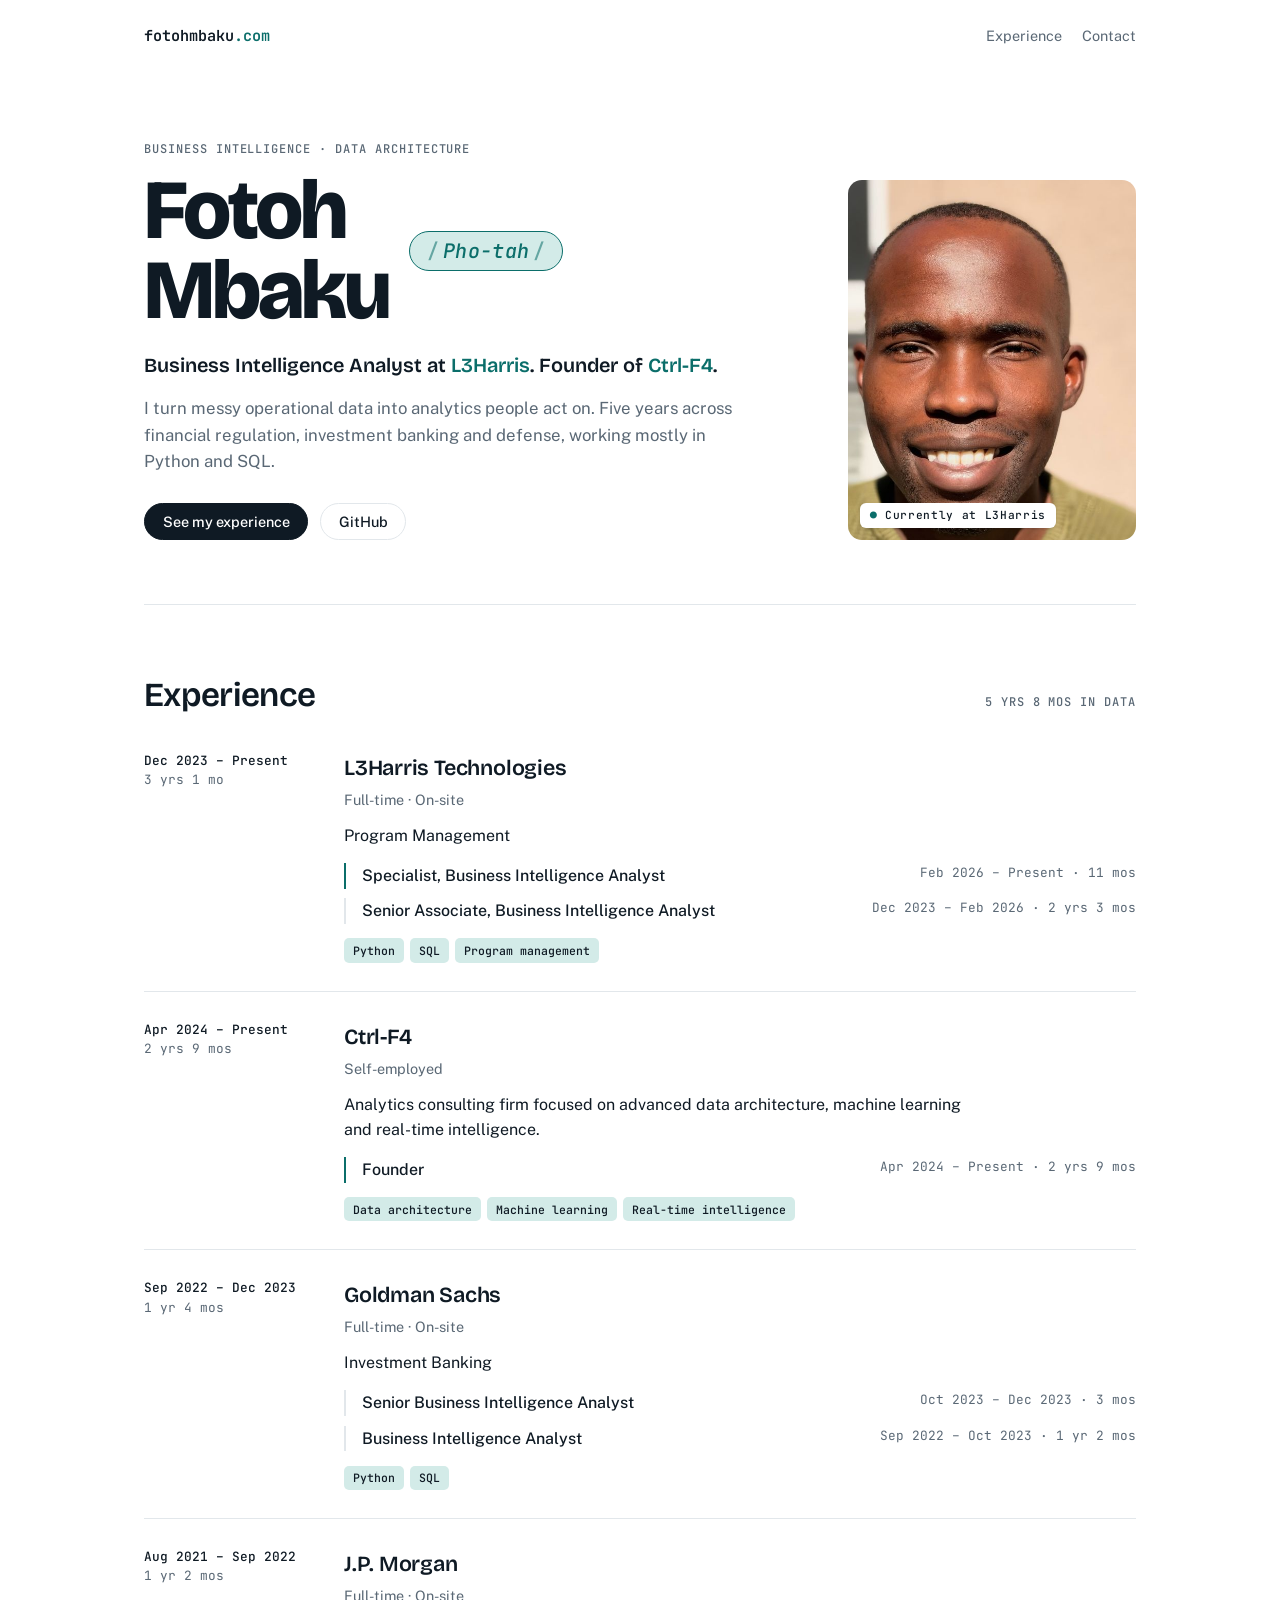
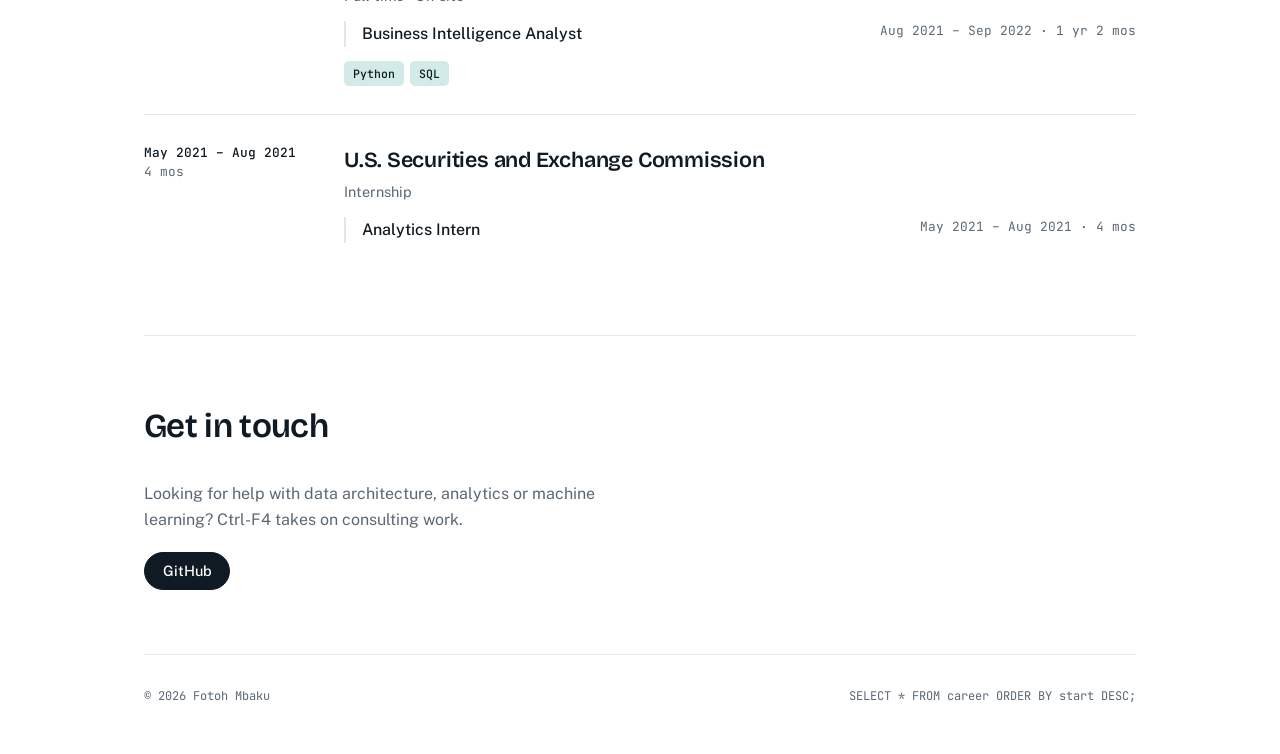
==== index.html @ 421c4b3a "Improve search visibility for name searches Add a descriptive title and meta description, canonical " ====
<!doctype html>
<html lang="en">
<head>
<meta charset="utf-8">
<meta name="viewport" content="width=device-width, initial-scale=1, viewport-fit=cover">
<title>Fotoh Mbaku | Business Intelligence Analyst</title>
<meta name="description" content="Fotoh Mbaku is a business intelligence analyst at L3Harris and the founder of Ctrl-F4, an analytics consulting firm. Previously at Goldman Sachs and J.P. Morgan.">
<link rel="canonical" href="https://fotohmbaku.com/">
<meta name="author" content="Fotoh Mbaku">
<meta property="og:type" content="profile">
<meta property="og:title" content="Fotoh Mbaku">
<meta property="og:description" content="Business intelligence analyst at L3Harris and founder of Ctrl-F4.">
<meta property="og:url" content="https://fotohmbaku.com/">
<meta property="og:image" content="https://fotohmbaku.com/headshot.jpg">
<meta property="profile:first_name" content="Fotoh">
<meta property="profile:last_name" content="Mbaku">
<meta name="twitter:card" content="summary">
<script type="application/ld+json">
{
  "@context": "https://schema.org",
  "@type": "Person",
  "name": "Fotoh Mbaku",
  "givenName": "Fotoh",
  "familyName": "Mbaku",
  "url": "https://fotohmbaku.com/",
  "image": "https://fotohmbaku.com/headshot.jpg",
  "jobTitle": "Business Intelligence Analyst",
  "worksFor": { "@type": "Organization", "name": "L3Harris Technologies" },
  "knowsAbout": ["Business intelligence", "Python", "SQL", "Data architecture", "Machine learning"],
  "sameAs": [
    "https://github.com/fotohmbaku"
  ]
}
</script>
<link rel="preconnect" href="https://fonts.googleapis.com">
<link rel="preconnect" href="https://fonts.gstatic.com" crossorigin>
<link rel="stylesheet" href="https://fonts.googleapis.com/css2?family=Bricolage+Grotesque:opsz,wght@12..96,400;12..96,600;12..96,800&family=Public+Sans:wght@400;500;600&family=JetBrains+Mono:wght@400;500&display=swap">
<style>
/* Layout: a single reading column with the experience list as the centerpiece. */
:root {
  --bg: #ffffff;
  --surface: #ffffff;
  --fg: #0f1a24;
  --muted: #5a6875;
  --line: #e2e7eb;
  --accent: #0b6e6a;
  --accent-soft: #d3ebe8;
  --bar-2: #2c4b66;
  color-scheme: light;
  --font-display: "Bricolage Grotesque", "Avenir Next", "Segoe UI", sans-serif;
  --font-body: "Public Sans", "Helvetica Neue", Arial, sans-serif;
  --font-mono: "JetBrains Mono", ui-monospace, "SF Mono", Menlo, monospace;
}
* { box-sizing: border-box; }
html { scroll-behavior: smooth; }
body { margin: 0; }
img { max-width: 100%; }
body {
  background: var(--bg);
  color: var(--fg);
  font: 400 1rem/1.6 var(--font-body);
  -webkit-font-smoothing: antialiased;
}
.wrap {
  max-width: 64rem;
  margin: 0 auto;
  padding-left: max(16px, env(safe-area-inset-left, 0px));
  padding-right: max(16px, env(safe-area-inset-right, 0px));
}
a { color: var(--accent); text-underline-offset: 3px; }
a:focus-visible, button:focus-visible { outline: 2px solid var(--accent); outline-offset: 3px; border-radius: 4px; }
h1, h2, h3 { font-family: var(--font-display); text-wrap: balance; margin: 0; }
.label {
  font: 500 0.75rem/1 var(--font-mono);
  letter-spacing: 0.08em;
  text-transform: uppercase;
  color: var(--muted);
}

/* Header */
.top { padding-block: 1.5rem; display: flex; justify-content: space-between; align-items: center; gap: 1rem; flex-wrap: wrap; }
.mark { font: 600 0.95rem/1 var(--font-mono); color: var(--fg); text-decoration: none; }
.mark span { color: var(--accent); }
.top nav { display: flex; gap: 1.25rem; flex-wrap: wrap; }
.top nav a { color: var(--muted); text-decoration: none; font-size: 0.9rem; }
.top nav a:hover { color: var(--fg); }

/* Hero */
.hero {
  display: grid;
  grid-template-columns: minmax(0, 1fr) minmax(0, 18rem);
  gap: clamp(2rem, 5vw, 4rem);
  align-items: end;
  padding-block: clamp(2rem, 6vw, 4.5rem) clamp(2.5rem, 6vw, 4rem);
  border-bottom: 1px solid var(--line);
}
.hero h1 {
  font-size: clamp(2.75rem, 8vw, 5.25rem);
  font-weight: 800;
  line-height: 0.95;
  letter-spacing: -0.035em;
}
.hero .name {
  margin-top: 1rem;
  display: inline-grid;
  grid-template-columns: auto auto;
  column-gap: clamp(0.75rem, 2vw, 1.25rem);
  align-items: center;
}
.name h1 { display: contents; }
.name .first { grid-column: 1; grid-row: 1; }
.name .last { grid-column: 1; grid-row: 2; }
.name .say {
  grid-column: 2; grid-row: 1 / span 2; align-self: center;
  font: italic 500 clamp(0.95rem, 2vw, 1.25rem)/1 var(--font-mono);
  letter-spacing: 0.02em; color: var(--accent);
  padding: 0.45em 0.7em; border: 1px solid var(--accent); border-radius: 999px;
  background: var(--accent-soft); white-space: nowrap;
}
.name .slash { opacity: 0.55; font-style: normal; margin-inline: 0.15em; }
.hero .role { margin: 1.25rem 0 0; font: 600 clamp(1.05rem, 2vw, 1.25rem)/1.4 var(--font-display); }
.hero .role em { font-style: normal; color: var(--accent); }
.hero p.lede { max-width: 38rem; color: var(--muted); margin: 1rem 0 0; font-size: 1.05rem; }
.hero .links { display: flex; gap: 0.75rem; flex-wrap: wrap; margin-top: 1.75rem; }
.btn {
  display: inline-flex; align-items: center; gap: 0.5rem;
  padding: 0.65rem 1.1rem; border-radius: 999px;
  font: 500 0.9rem/1 var(--font-body); text-decoration: none;
  border: 1px solid var(--line); color: var(--fg); background: var(--surface);
}
.btn.primary { background: var(--fg); color: var(--bg); border-color: var(--fg); }
.btn:hover { border-color: var(--accent); }
.portrait { position: relative; margin: 0; }
.portrait img {
  display: block; width: 100%; height: auto; max-width: 100%; aspect-ratio: 4 / 5; object-fit: cover;
  border-radius: 14px; filter: saturate(0.92);
}
.portrait figcaption {
  box-shadow: 0 1px 3px rgba(15, 26, 36, 0.15);
  position: absolute; left: 0.75rem; bottom: 0.75rem;
  font: 500 0.7rem/1 var(--font-mono); letter-spacing: 0.06em;
  background: var(--surface); color: var(--fg); padding: 0.45rem 0.6rem; border-radius: 6px;
}
.portrait figcaption b { color: var(--accent); font-weight: 500; }

/* Section shell */
section.block { padding-block: clamp(2.5rem, 6vw, 4rem); border-bottom: 1px solid var(--line); }
.block-head { display: flex; justify-content: space-between; align-items: baseline; gap: 1rem; flex-wrap: wrap; margin-bottom: 1.75rem; }
.block-head h2 { font-size: clamp(1.6rem, 3.5vw, 2.1rem); font-weight: 600; letter-spacing: -0.02em; }

/* Experience list */
.jobs { display: grid; gap: 0; }
.job {
  display: grid; grid-template-columns: 11rem minmax(0, 1fr); gap: 1.5rem;
  padding-block: 1.75rem; border-top: 1px solid var(--line);
}
.job:first-child { border-top: 0; padding-top: 0; }
.job .when { font: 400 0.8rem/1.5 var(--font-mono); color: var(--muted); font-variant-numeric: tabular-nums; }
.job .when b { display: block; color: var(--fg); font-weight: 500; }
.job h3 { font-size: 1.35rem; font-weight: 600; letter-spacing: -0.01em; }
.job .meta { color: var(--muted); font-size: 0.9rem; margin-top: 0.15rem; }
.job p { margin: 0.75rem 0 0; max-width: 40rem; }
.roles { list-style: none; margin: 0.9rem 0 0; padding: 0; display: grid; gap: 0.6rem; }
.roles li { display: flex; justify-content: space-between; gap: 1rem; flex-wrap: wrap; padding-left: 1rem; border-left: 2px solid var(--line); }
.roles li.now { border-left-color: var(--accent); }
.roles .rt { font-weight: 500; }
.roles .rd { font: 400 0.8rem/1.6 var(--font-mono); color: var(--muted); font-variant-numeric: tabular-nums; }
.tags { display: flex; flex-wrap: wrap; gap: 0.4rem; margin-top: 0.9rem; }
.tag { font: 500 0.72rem/1 var(--font-mono); padding: 0.4rem 0.55rem; border-radius: 5px; background: var(--accent-soft); color: var(--fg); }

/* Contact */
.contact p { margin: 0 0 1.25rem; color: var(--muted); max-width: 30rem; }
footer { padding-block: 2rem 3rem; color: var(--muted); font: 400 0.75rem/1.6 var(--font-mono); display: flex; justify-content: space-between; gap: 1rem; flex-wrap: wrap; }

@media (max-width: 720px) {
  .hero { grid-template-columns: 1fr; }
  .portrait { order: -1; max-width: 13rem; }
  .job { grid-template-columns: 1fr; gap: 0.5rem; }
}
</style>

</head>
<body>
<div class="wrap">
  <header class="top">
    <a class="mark" href="#top">fotohmbaku<span>.com</span></a>
    <nav aria-label="Sections">
      <a href="#experience">Experience</a>
      <a href="#contact">Contact</a>
    </nav>
  </header>

  <section class="hero" id="top">
    <div>
      <div class="label">Business intelligence · Data architecture</div>
      <div class="name">
        <h1><span class="first">Fotoh</span> <span class="last">Mbaku</span></h1>
        <span class="say" aria-label="pronounced Pho-tah"><span class="slash">/</span>Pho-tah<span class="slash">/</span></span>
      </div>
      <p class="role">Business Intelligence Analyst at <em>L3Harris</em>. Founder of <em>Ctrl-F4</em>.</p>
      <p class="lede">I turn messy operational data into analytics people act on. Five years across financial regulation, investment banking and defense, working mostly in Python and SQL.</p>
      <div class="links">
        <a class="btn primary" href="#experience">See my experience</a>
        <a class="btn" href="https://github.com/fotohmbaku" target="_blank" rel="noopener">GitHub</a>
      </div>
    </div>
    <figure class="portrait">
      <img src="headshot.jpg" alt="Portrait of Fotoh Mbaku" width="560" height="700">
      <figcaption><b>●</b> Currently at L3Harris</figcaption>
    </figure>
  </section>

  <section class="block" id="experience">
    <div class="block-head">
      <h2>Experience</h2>
      <span class="label" id="total"></span>
    </div>
    <div class="jobs" id="jobs"></div>
  </section>

  <section class="block contact" id="contact">
    <div class="block-head"><h2>Get in touch</h2></div>
    <p>Looking for help with data architecture, analytics or machine learning? Ctrl-F4 takes on consulting work.</p>
    <div class="links" style="display:flex;gap:.75rem;flex-wrap:wrap">
      <a class="btn primary" href="https://github.com/fotohmbaku" target="_blank" rel="noopener">GitHub</a>
    </div>
  </section>

  <footer>
    <span>© <span id="yr">2026</span> Fotoh Mbaku</span>
    <span>SELECT * FROM career ORDER BY start DESC;</span>
  </footer>
</div>

<script>
// Months are "YYYY-MM"; end null means present.
const d = new Date();
const NOW = `${d.getFullYear()}-${String(d.getMonth() + 1).padStart(2, "0")}`;
const jobs = [
  { org: "L3Harris Technologies", type: "Full-time · On-site", desc: "Program Management",
    roles: [
      { title: "Specialist, Business Intelligence Analyst", start: "2026-02", end: null },
      { title: "Senior Associate, Business Intelligence Analyst", start: "2023-12", end: "2026-02" }
    ], tags: ["Python", "SQL", "Program management"] },
  { org: "Ctrl-F4", type: "Self-employed", desc: "Analytics consulting firm focused on advanced data architecture, machine learning and real-time intelligence.",
    roles: [ { title: "Founder", start: "2024-04", end: null } ],
    tags: ["Data architecture", "Machine learning", "Real-time intelligence"] },
  { org: "Goldman Sachs", type: "Full-time · On-site", desc: "Investment Banking",
    roles: [
      { title: "Senior Business Intelligence Analyst", start: "2023-10", end: "2023-12" },
      { title: "Business Intelligence Analyst", start: "2022-09", end: "2023-10" }
    ], tags: ["Python", "SQL"] },
  { org: "J.P. Morgan", type: "Full-time · On-site",
    roles: [ { title: "Business Intelligence Analyst", start: "2021-08", end: "2022-09" } ],
    tags: ["Python", "SQL"] },
  { org: "U.S. Securities and Exchange Commission", type: "Internship",
    roles: [ { title: "Analytics Intern", start: "2021-05", end: "2021-08" } ], tags: [] }
];

const MONTHS = ["Jan","Feb","Mar","Apr","May","Jun","Jul","Aug","Sep","Oct","Nov","Dec"];
const idx = m => { const [y, mo] = m.split("-").map(Number); return y * 12 + (mo - 1); };
const fmt = m => m ? `${MONTHS[idx(m) % 12]} ${Math.floor(idx(m) / 12)}` : "Present";
// LinkedIn-style inclusive month count
const span = (s, e) => {
  const n = idx(e || NOW) - idx(s) + 1;
  const y = Math.floor(n / 12), mo = n % 12;
  return [y && `${y} yr${y > 1 ? "s" : ""}`, mo && `${mo} mo${mo > 1 ? "s" : ""}`].filter(Boolean).join(" ");
};
const esc = s => s.replace(/[&<>"]/g, c => ({ "&": "&amp;", "<": "&lt;", ">": "&gt;", '"': "&quot;" }[c]));

// Experience list
document.getElementById("jobs").innerHTML = jobs.map(j => {
  const first = j.roles[j.roles.length - 1].start, last = j.roles[0].end;
  return `<article class="job">
    <div class="when"><b>${fmt(first)} – ${fmt(last)}</b>${span(first, last)}</div>
    <div>
      <h3>${esc(j.org)}</h3>
      <div class="meta">${esc(j.type)}</div>
      ${j.desc ? `<p>${esc(j.desc)}</p>` : ""}
      <ul class="roles">${j.roles.map(r => `<li${r.end ? "" : ' class="now"'}><span class="rt">${esc(r.title)}</span><span class="rd">${fmt(r.start)} – ${fmt(r.end)} · ${span(r.start, r.end)}</span></li>`).join("")}</ul>
      ${j.tags.length ? `<div class="tags">${j.tags.map(t => `<span class="tag">${esc(t)}</span>`).join("")}</div>` : ""}
    </div>
  </article>`;
}).join("");
document.getElementById("total").textContent = `${span("2021-05", null)} in data`;
</script>
</body>
</html>
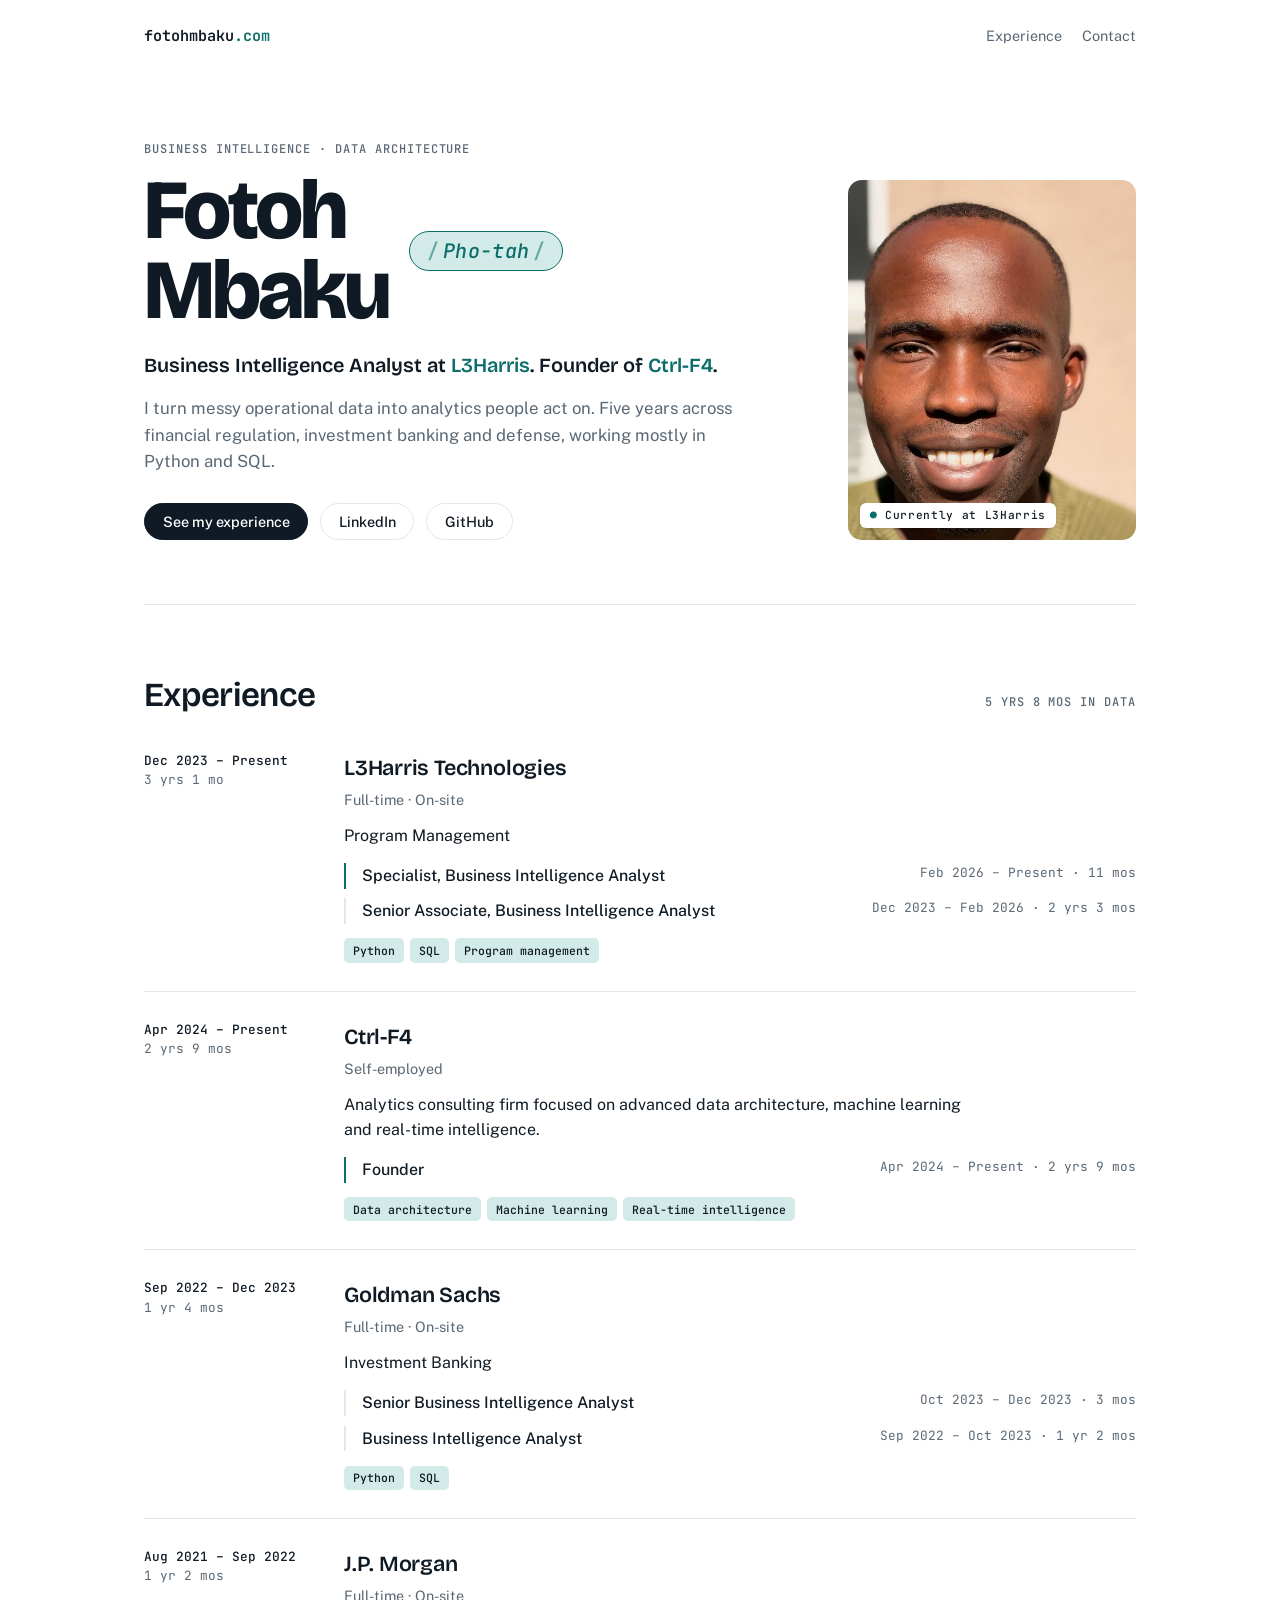
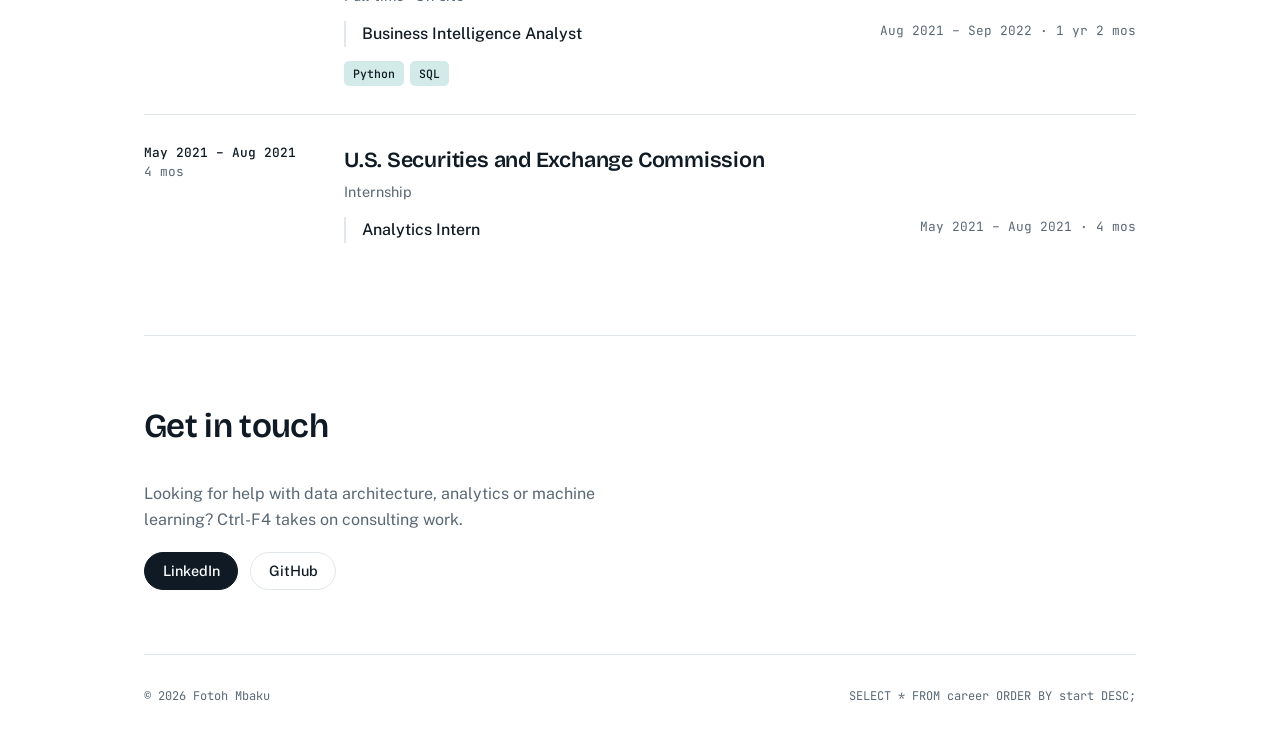
==== commit c83c14b8: "Add LinkedIn profile link Co-Authored-By: Claude Opus 5.5 <noreply@anthropic.com> Claude-Session: ht" ====
--- a/index.html
+++ b/index.html
@@ -28,6 +28,7 @@
   "worksFor": { "@type": "Organization", "name": "L3Harris Technologies" },
   "knowsAbout": ["Business intelligence", "Python", "SQL", "Data architecture", "Machine learning"],
   "sameAs": [
+    "https://www.linkedin.com/in/fotohmbaku/",
     "https://github.com/fotohmbaku"
   ]
 }
@@ -201,6 +202,7 @@
       <p class="lede">I turn messy operational data into analytics people act on. Five years across financial regulation, investment banking and defense, working mostly in Python and SQL.</p>
       <div class="links">
         <a class="btn primary" href="#experience">See my experience</a>
+        <a class="btn" href="https://www.linkedin.com/in/fotohmbaku/" target="_blank" rel="noopener">LinkedIn</a>
         <a class="btn" href="https://github.com/fotohmbaku" target="_blank" rel="noopener">GitHub</a>
       </div>
     </div>
@@ -222,7 +224,8 @@
     <div class="block-head"><h2>Get in touch</h2></div>
     <p>Looking for help with data architecture, analytics or machine learning? Ctrl-F4 takes on consulting work.</p>
     <div class="links" style="display:flex;gap:.75rem;flex-wrap:wrap">
-      <a class="btn primary" href="https://github.com/fotohmbaku" target="_blank" rel="noopener">GitHub</a>
+      <a class="btn primary" href="https://www.linkedin.com/in/fotohmbaku/" target="_blank" rel="noopener">LinkedIn</a>
+      <a class="btn" href="https://github.com/fotohmbaku" target="_blank" rel="noopener">GitHub</a>
     </div>
   </section>
 
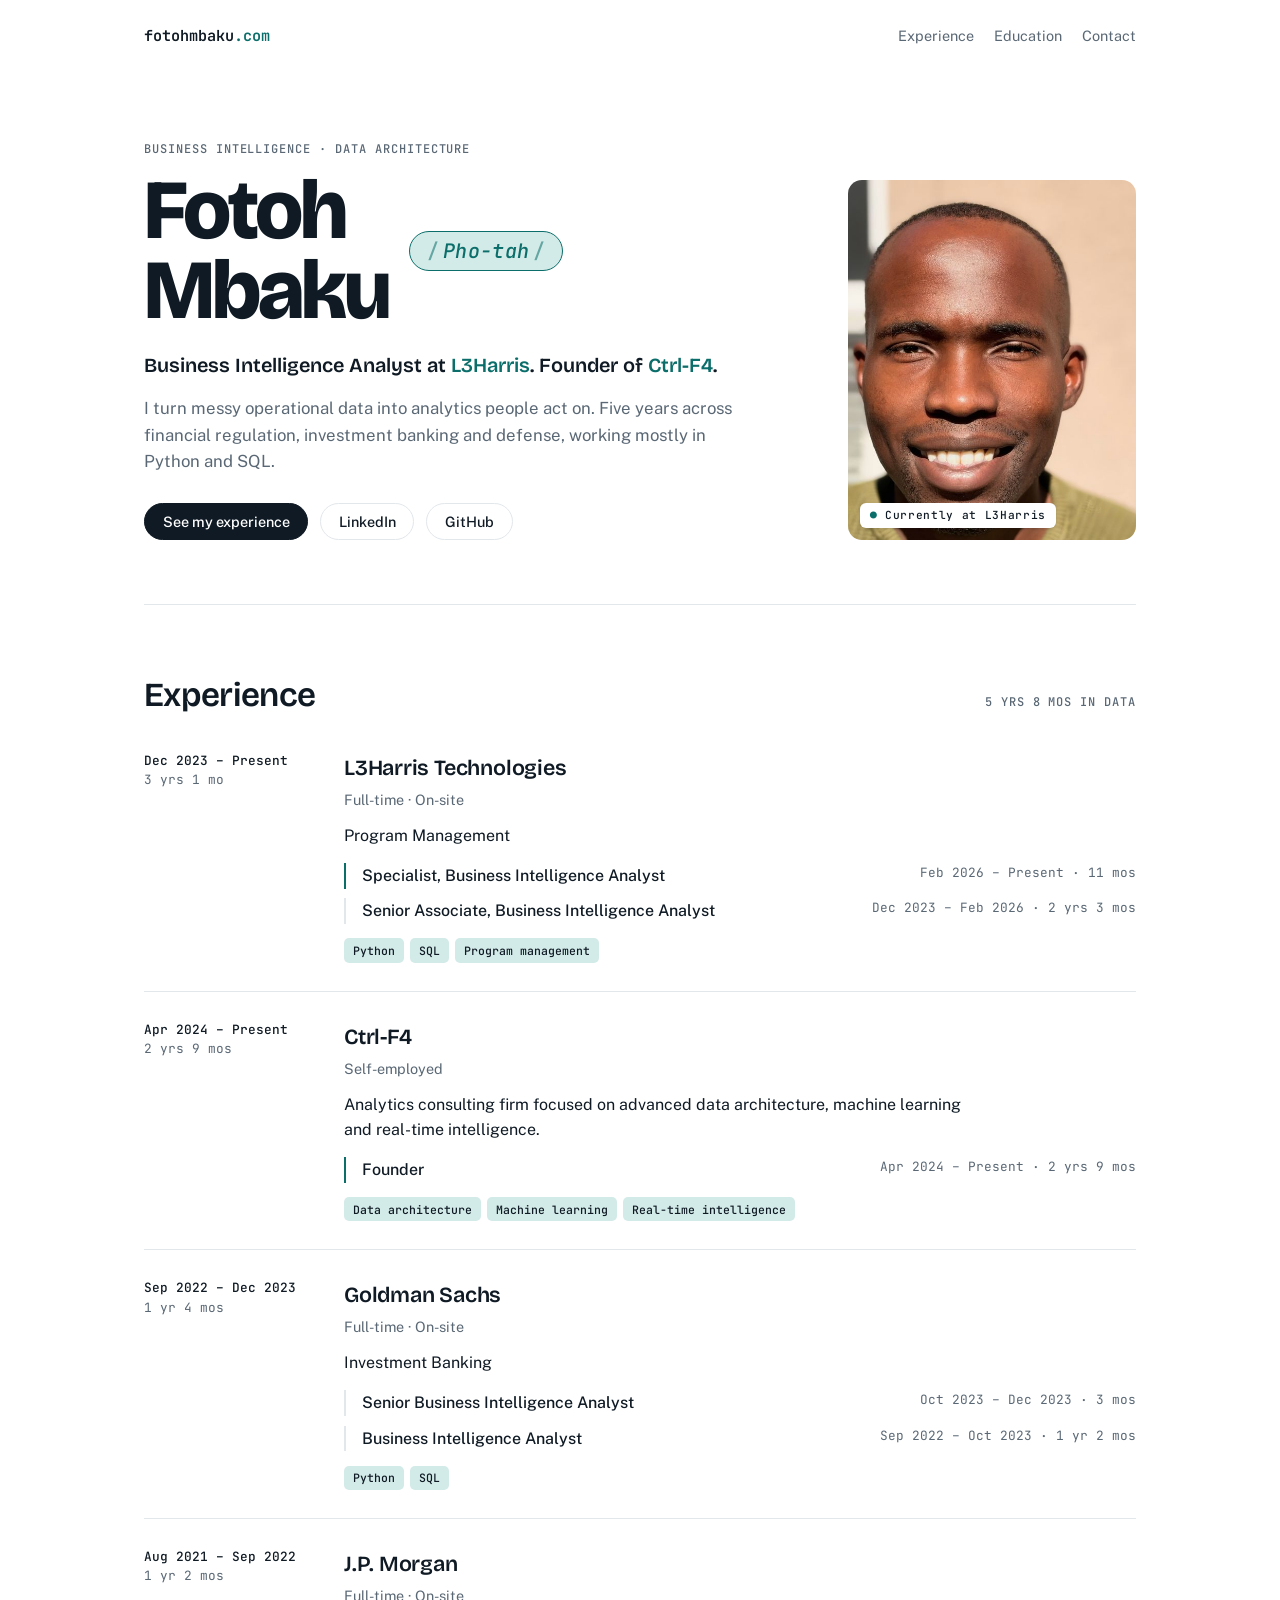
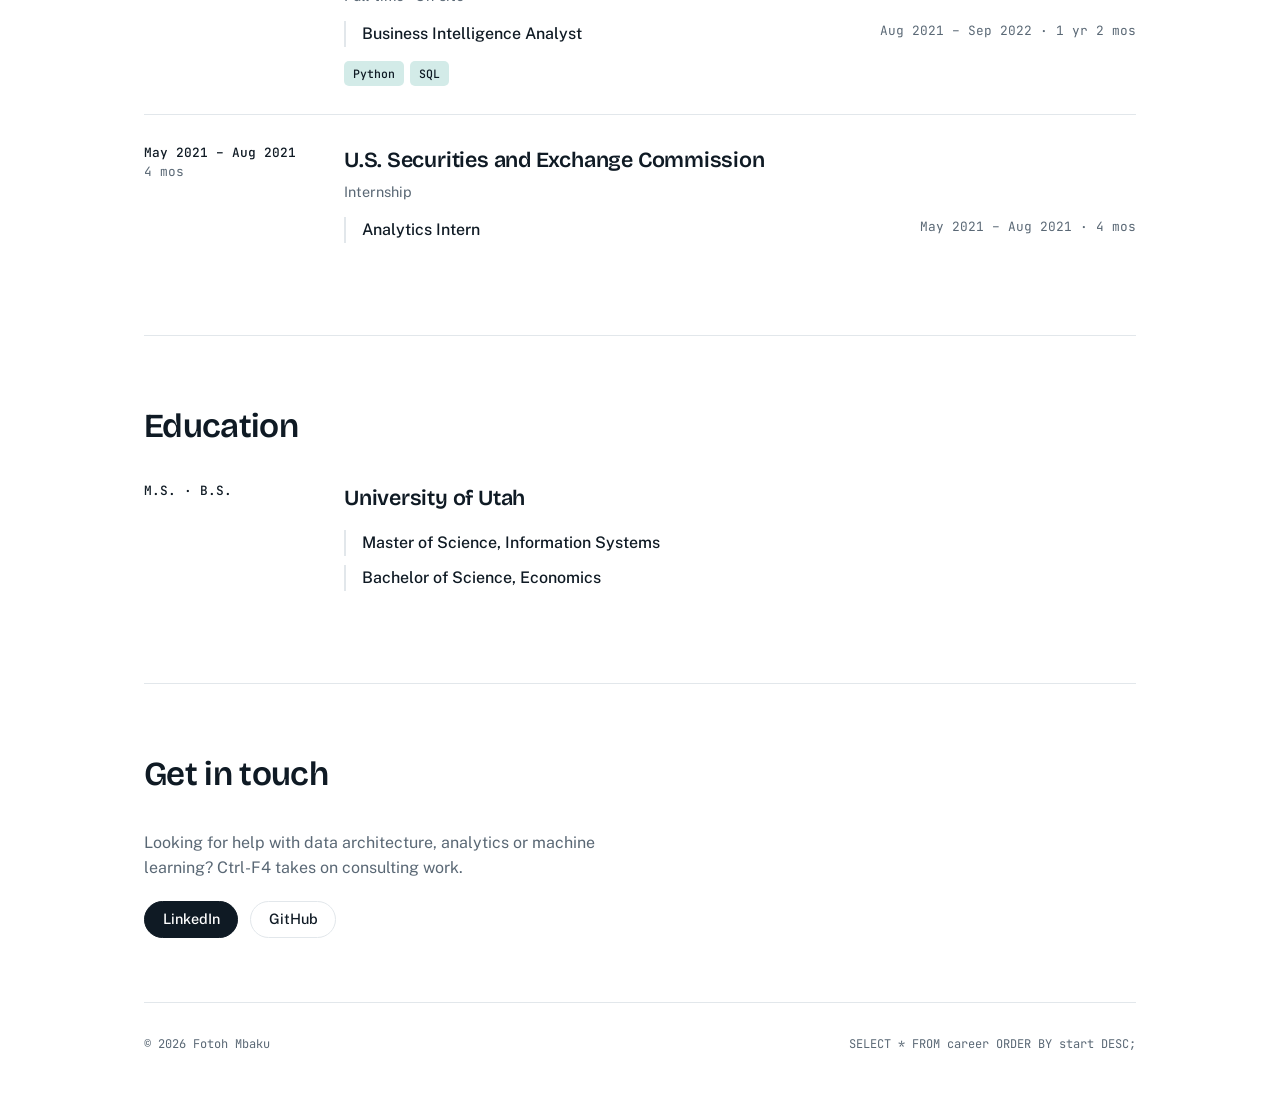
==== commit 75646cda: "Add education section University of Utah: M.S. Information Systems and B.S. Economics. Also add alum" ====
--- a/index.html
+++ b/index.html
@@ -26,6 +26,7 @@
   "image": "https://fotohmbaku.com/headshot.jpg",
   "jobTitle": "Business Intelligence Analyst",
   "worksFor": { "@type": "Organization", "name": "L3Harris Technologies" },
+  "alumniOf": { "@type": "CollegeOrUniversity", "name": "University of Utah" },
   "knowsAbout": ["Business intelligence", "Python", "SQL", "Data architecture", "Machine learning"],
   "sameAs": [
     "https://www.linkedin.com/in/fotohmbaku/",
@@ -187,6 +188,7 @@
     <a class="mark" href="#top">fotohmbaku<span>.com</span></a>
     <nav aria-label="Sections">
       <a href="#experience">Experience</a>
+      <a href="#education">Education</a>
       <a href="#contact">Contact</a>
     </nav>
   </header>
@@ -218,6 +220,24 @@
       <span class="label" id="total"></span>
     </div>
     <div class="jobs" id="jobs"></div>
+  </section>
+
+  <section class="block" id="education">
+    <div class="block-head">
+      <h2>Education</h2>
+    </div>
+    <div class="jobs">
+      <article class="job">
+        <div class="when"><b>M.S. · B.S.</b></div>
+        <div>
+          <h3>University of Utah</h3>
+          <ul class="roles">
+            <li><span class="rt">Master of Science, Information Systems</span></li>
+            <li><span class="rt">Bachelor of Science, Economics</span></li>
+          </ul>
+        </div>
+      </article>
+    </div>
   </section>
 
   <section class="block contact" id="contact">
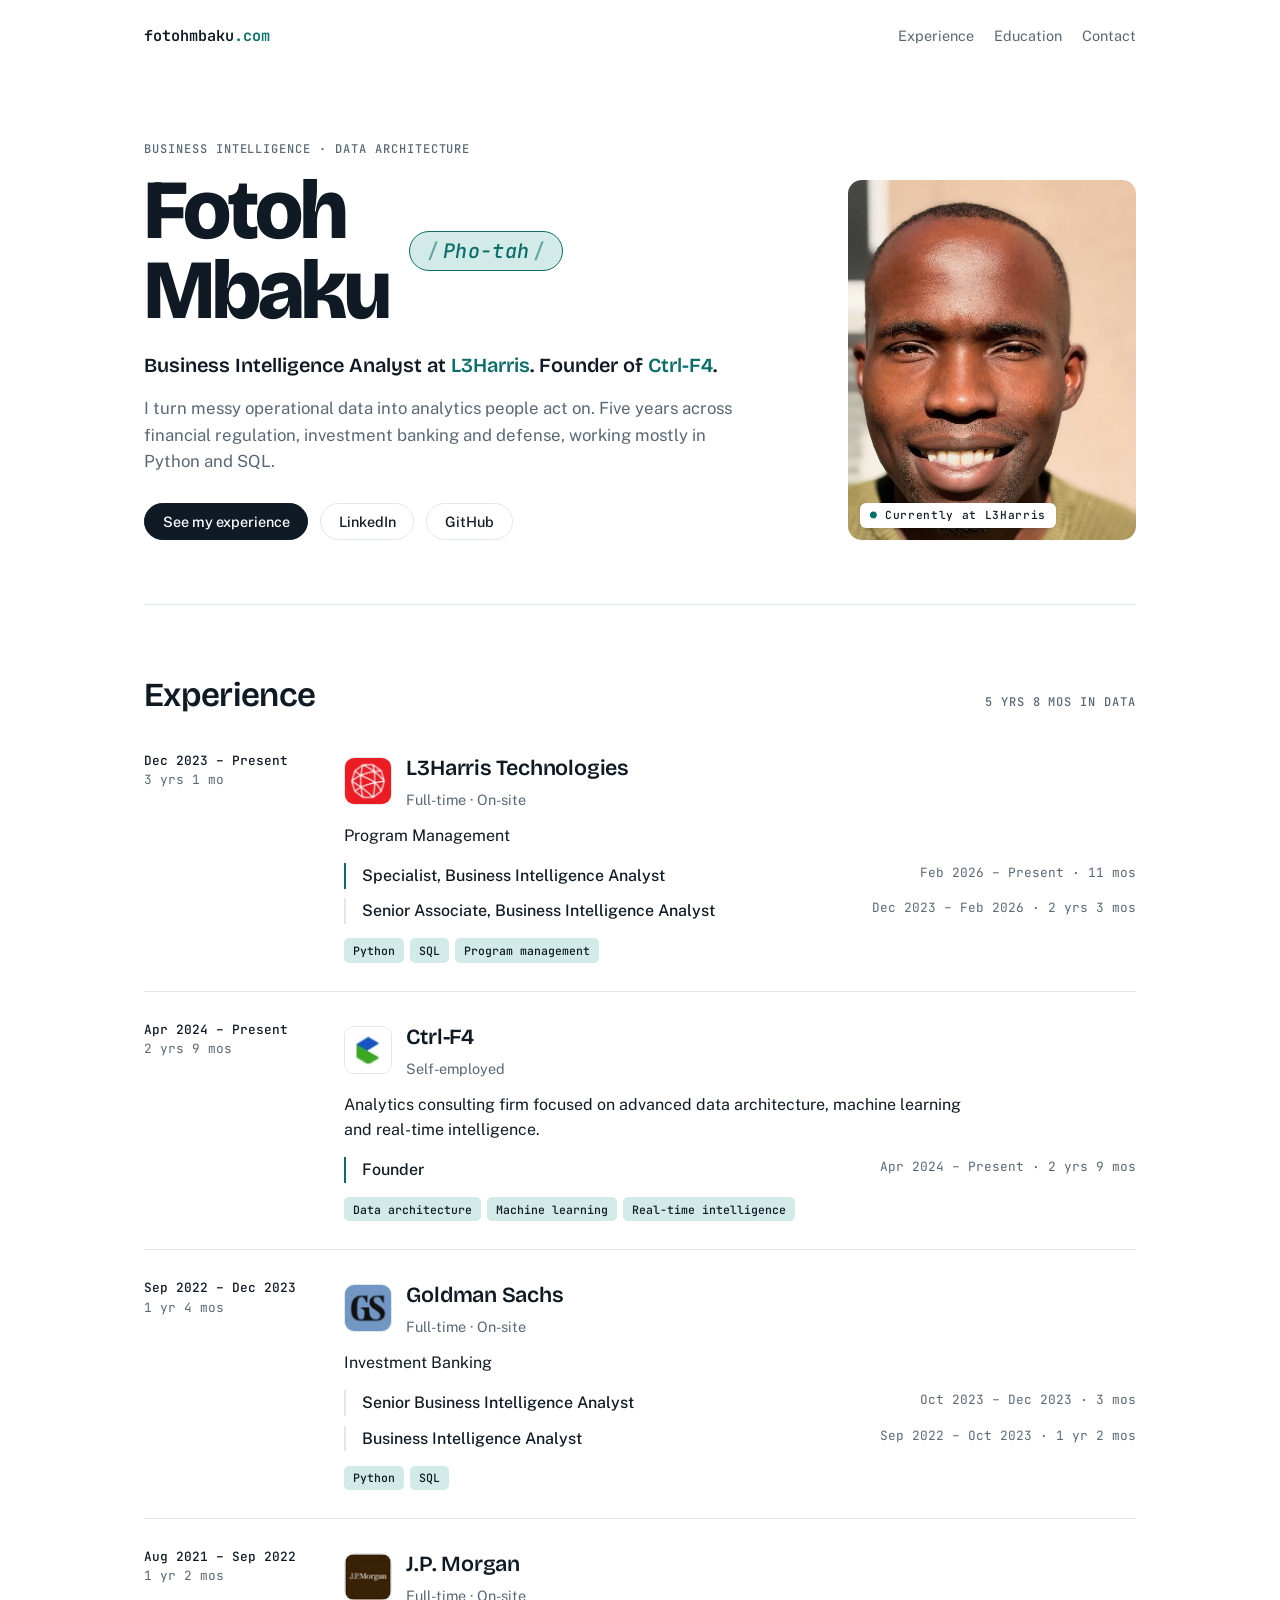
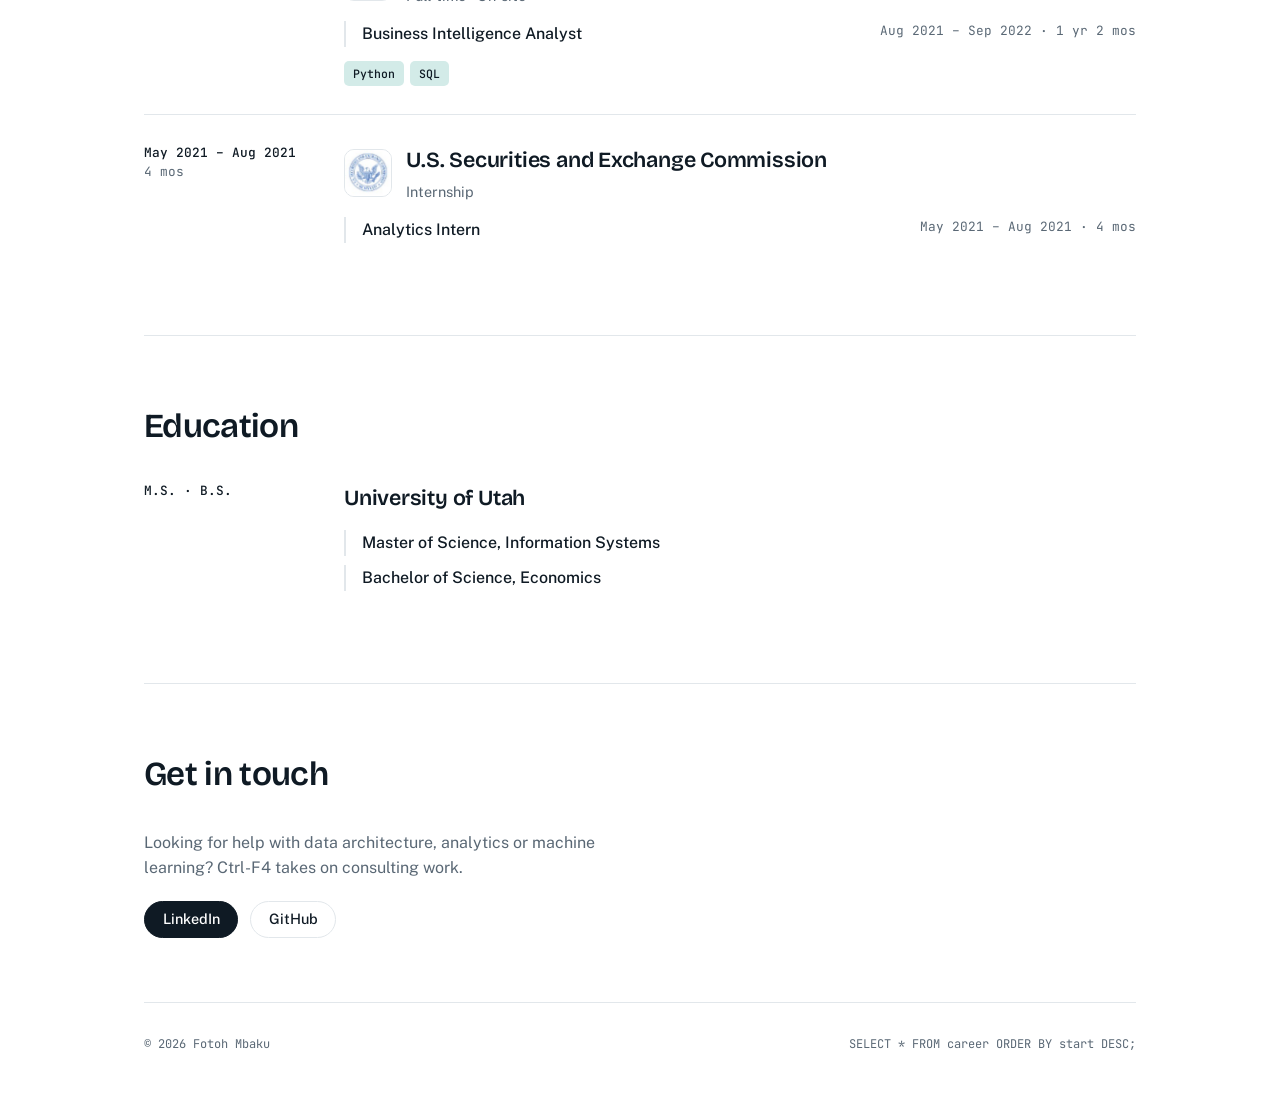
==== commit c8f67dd8: "Add company logos to experience entries Logos for L3Harris, Ctrl-F4, Goldman Sachs, J.P. Morgan and " ====
--- a/index.html
+++ b/index.html
@@ -161,6 +161,12 @@
 .job .when b { display: block; color: var(--fg); font-weight: 500; }
 .job h3 { font-size: 1.35rem; font-weight: 600; letter-spacing: -0.01em; }
 .job .meta { color: var(--muted); font-size: 0.9rem; margin-top: 0.15rem; }
+.org { display: flex; align-items: center; gap: 0.9rem; }
+.org > div { min-width: 0; }
+.logo {
+  flex: none; width: 48px; height: 48px; border-radius: 10px;
+  border: 1px solid var(--line); background: var(--surface); object-fit: cover;
+}
 .job p { margin: 0.75rem 0 0; max-width: 40rem; }
 .roles { list-style: none; margin: 0.9rem 0 0; padding: 0; display: grid; gap: 0.6rem; }
 .roles li { display: flex; justify-content: space-between; gap: 1rem; flex-wrap: wrap; padding-left: 1rem; border-left: 2px solid var(--line); }
@@ -260,23 +266,23 @@
 const d = new Date();
 const NOW = `${d.getFullYear()}-${String(d.getMonth() + 1).padStart(2, "0")}`;
 const jobs = [
-  { org: "L3Harris Technologies", type: "Full-time · On-site", desc: "Program Management",
+  { org: "L3Harris Technologies", logo: "logos/l3harris.png", type: "Full-time · On-site", desc: "Program Management",
     roles: [
       { title: "Specialist, Business Intelligence Analyst", start: "2026-02", end: null },
       { title: "Senior Associate, Business Intelligence Analyst", start: "2023-12", end: "2026-02" }
     ], tags: ["Python", "SQL", "Program management"] },
-  { org: "Ctrl-F4", type: "Self-employed", desc: "Analytics consulting firm focused on advanced data architecture, machine learning and real-time intelligence.",
+  { org: "Ctrl-F4", logo: "logos/ctrlf4.png", type: "Self-employed", desc: "Analytics consulting firm focused on advanced data architecture, machine learning and real-time intelligence.",
     roles: [ { title: "Founder", start: "2024-04", end: null } ],
     tags: ["Data architecture", "Machine learning", "Real-time intelligence"] },
-  { org: "Goldman Sachs", type: "Full-time · On-site", desc: "Investment Banking",
+  { org: "Goldman Sachs", logo: "logos/goldman.png", type: "Full-time · On-site", desc: "Investment Banking",
     roles: [
       { title: "Senior Business Intelligence Analyst", start: "2023-10", end: "2023-12" },
       { title: "Business Intelligence Analyst", start: "2022-09", end: "2023-10" }
     ], tags: ["Python", "SQL"] },
-  { org: "J.P. Morgan", type: "Full-time · On-site",
+  { org: "J.P. Morgan", logo: "logos/jpmorgan.png", type: "Full-time · On-site",
     roles: [ { title: "Business Intelligence Analyst", start: "2021-08", end: "2022-09" } ],
     tags: ["Python", "SQL"] },
-  { org: "U.S. Securities and Exchange Commission", type: "Internship",
+  { org: "U.S. Securities and Exchange Commission", logo: "logos/sec.png", type: "Internship",
     roles: [ { title: "Analytics Intern", start: "2021-05", end: "2021-08" } ], tags: [] }
 ];
 
@@ -297,8 +303,10 @@
   return `<article class="job">
     <div class="when"><b>${fmt(first)} – ${fmt(last)}</b>${span(first, last)}</div>
     <div>
-      <h3>${esc(j.org)}</h3>
-      <div class="meta">${esc(j.type)}</div>
+      <div class="org">
+        <img class="logo" src="${j.logo}" alt="${esc(j.org)} logo" width="48" height="48" loading="lazy">
+        <div><h3>${esc(j.org)}</h3><div class="meta">${esc(j.type)}</div></div>
+      </div>
       ${j.desc ? `<p>${esc(j.desc)}</p>` : ""}
       <ul class="roles">${j.roles.map(r => `<li${r.end ? "" : ' class="now"'}><span class="rt">${esc(r.title)}</span><span class="rd">${fmt(r.start)} – ${fmt(r.end)} · ${span(r.start, r.end)}</span></li>`).join("")}</ul>
       ${j.tags.length ? `<div class="tags">${j.tags.map(t => `<span class="tag">${esc(t)}</span>`).join("")}</div>` : ""}
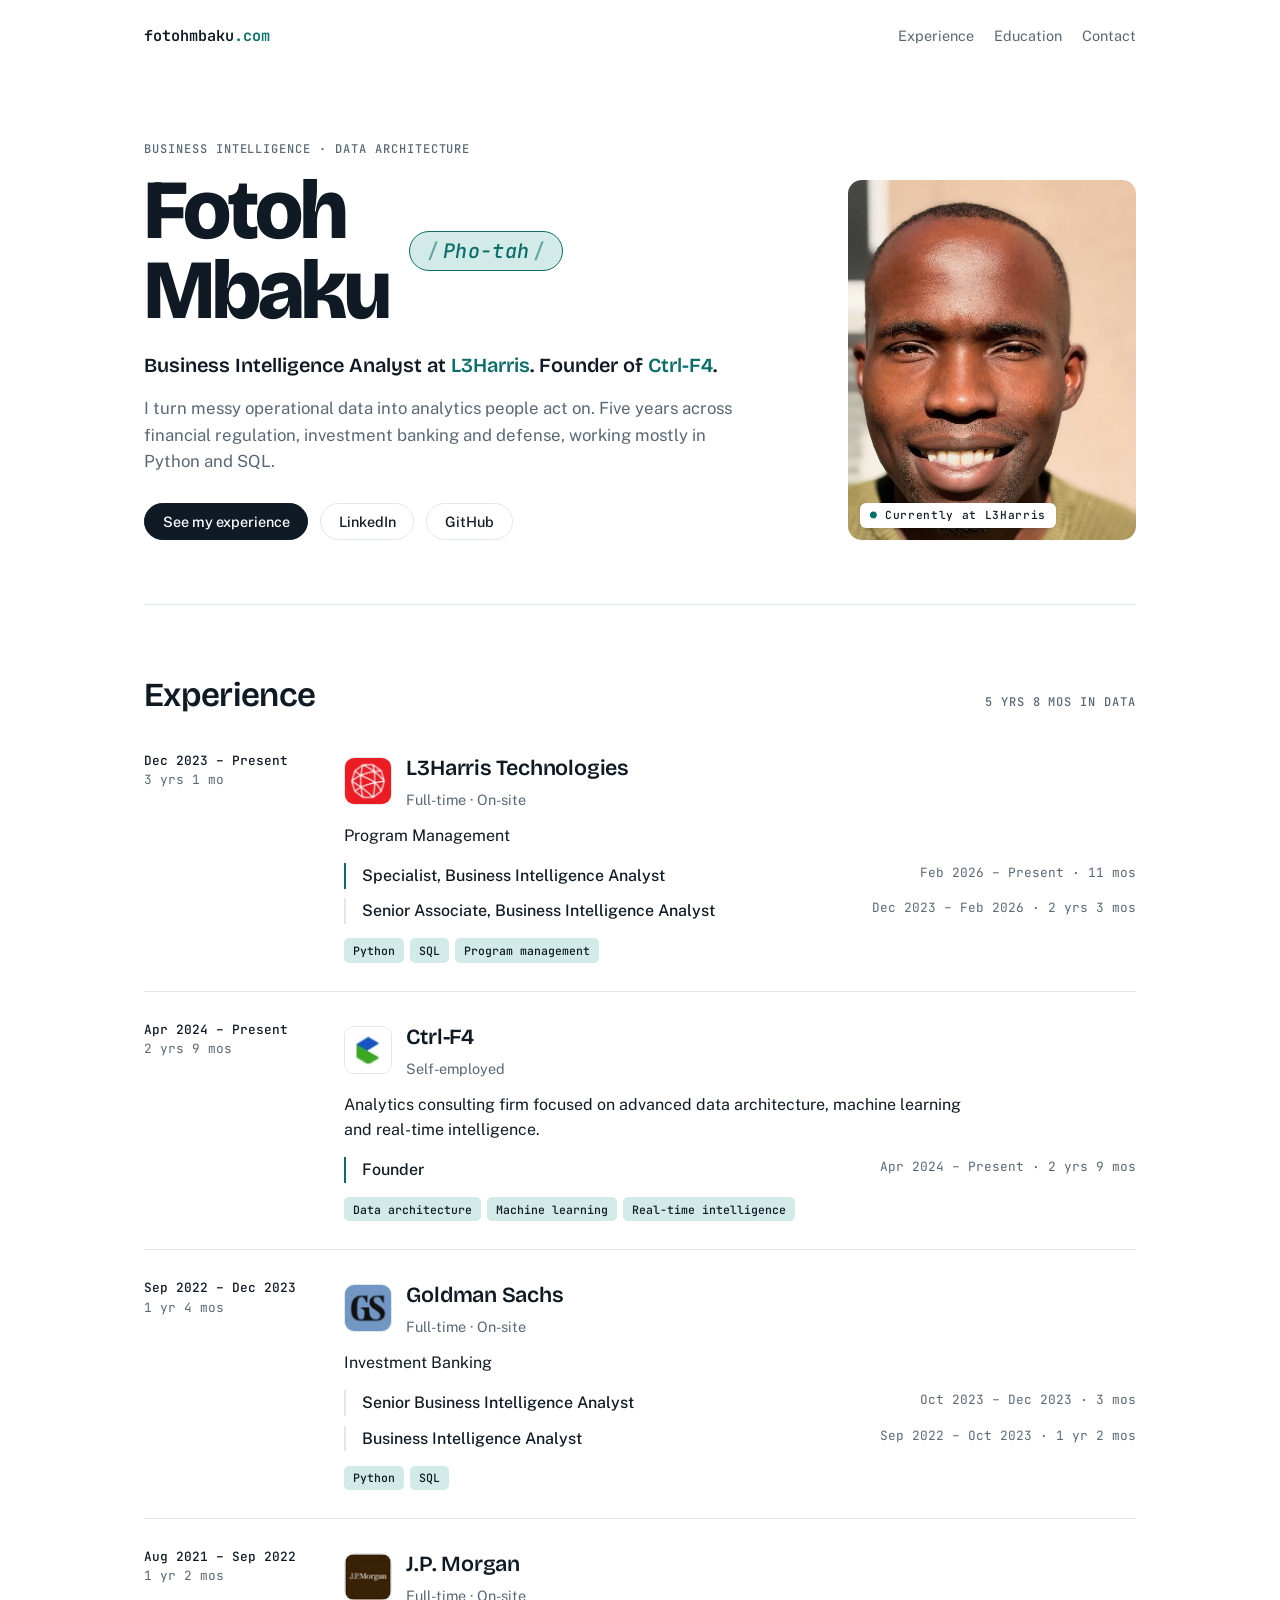
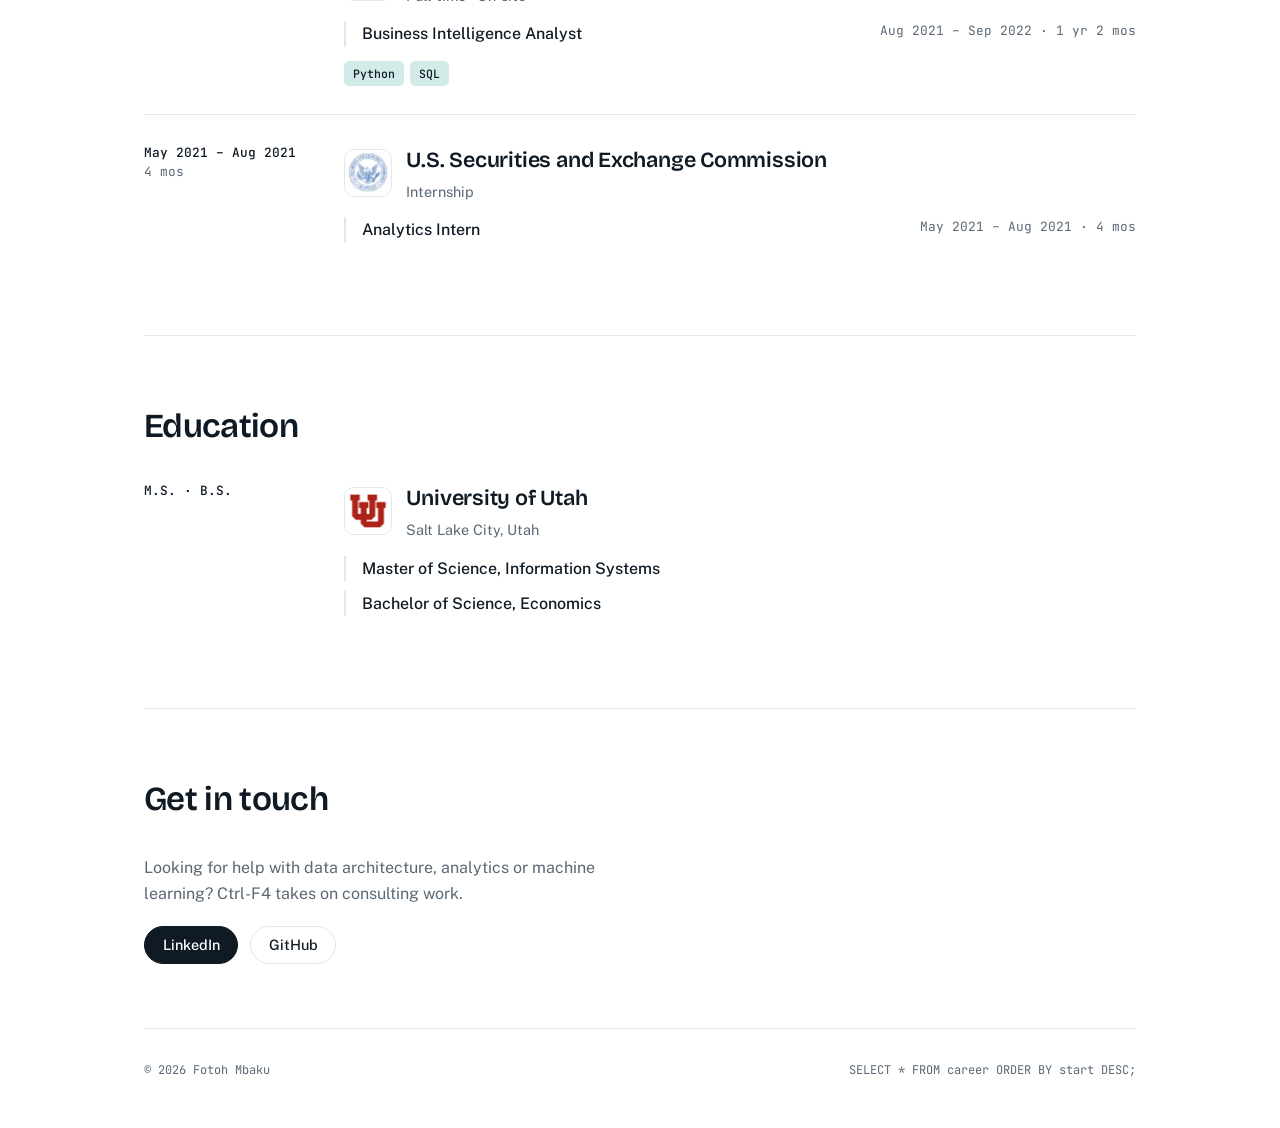
==== commit c2ef3940: "Add University of Utah logo to education" ====
--- a/index.html
+++ b/index.html
@@ -236,7 +236,10 @@
       <article class="job">
         <div class="when"><b>M.S. · B.S.</b></div>
         <div>
-          <h3>University of Utah</h3>
+          <div class="org">
+            <img class="logo" src="logos/utah.png" alt="University of Utah logo" width="48" height="48" loading="lazy">
+            <div><h3>University of Utah</h3><div class="meta">Salt Lake City, Utah</div></div>
+          </div>
           <ul class="roles">
             <li><span class="rt">Master of Science, Information Systems</span></li>
             <li><span class="rt">Bachelor of Science, Economics</span></li>
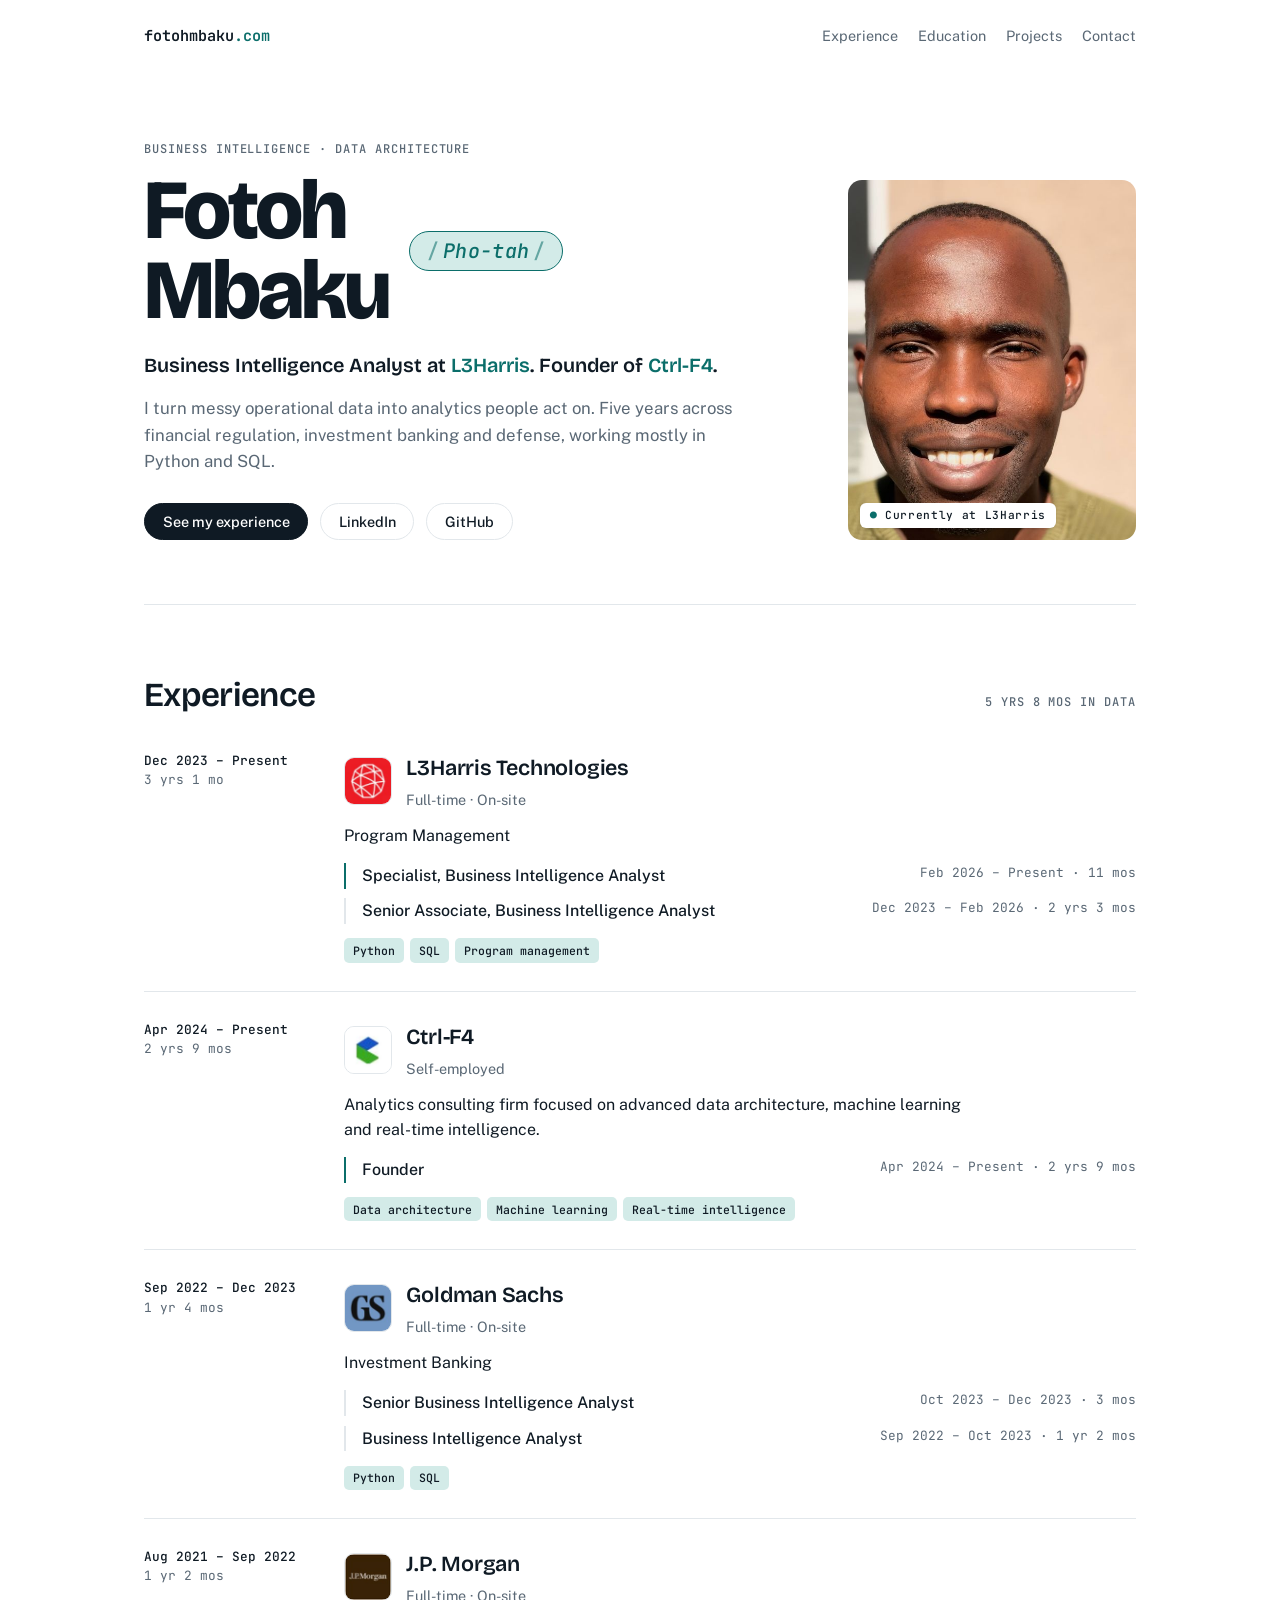
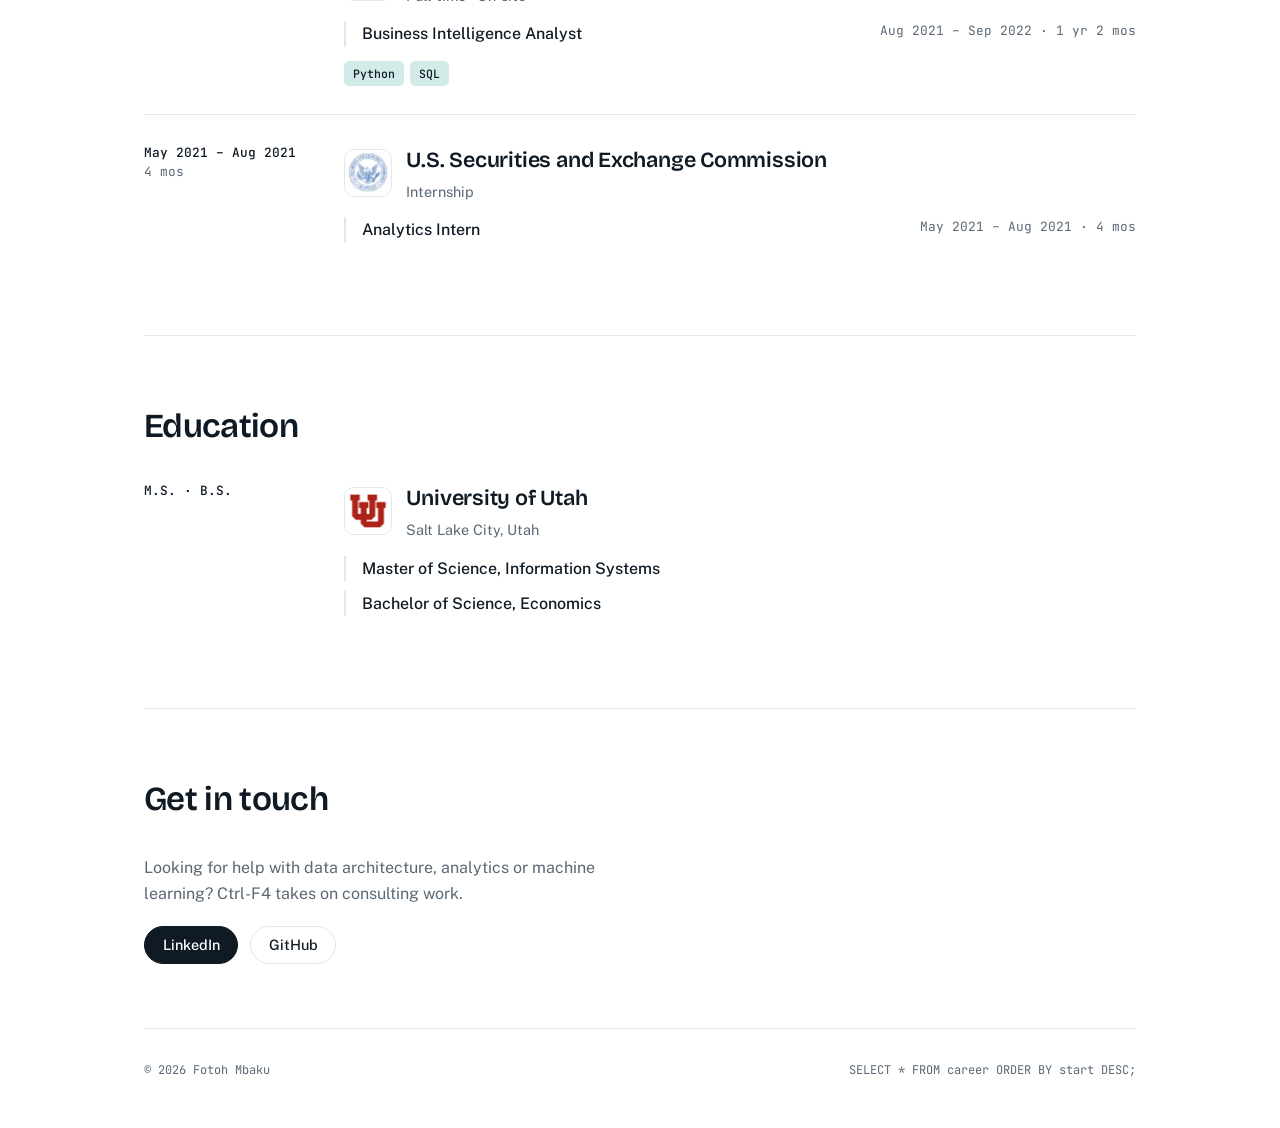
==== commit ee412c6c: "Add Projects page and Hollow landing page New /projects/ page featuring HOLLOW — Path of the Sword, " ====
--- a/index.html
+++ b/index.html
@@ -195,6 +195,7 @@
     <nav aria-label="Sections">
       <a href="#experience">Experience</a>
       <a href="#education">Education</a>
+      <a href="projects/">Projects</a>
       <a href="#contact">Contact</a>
     </nav>
   </header>
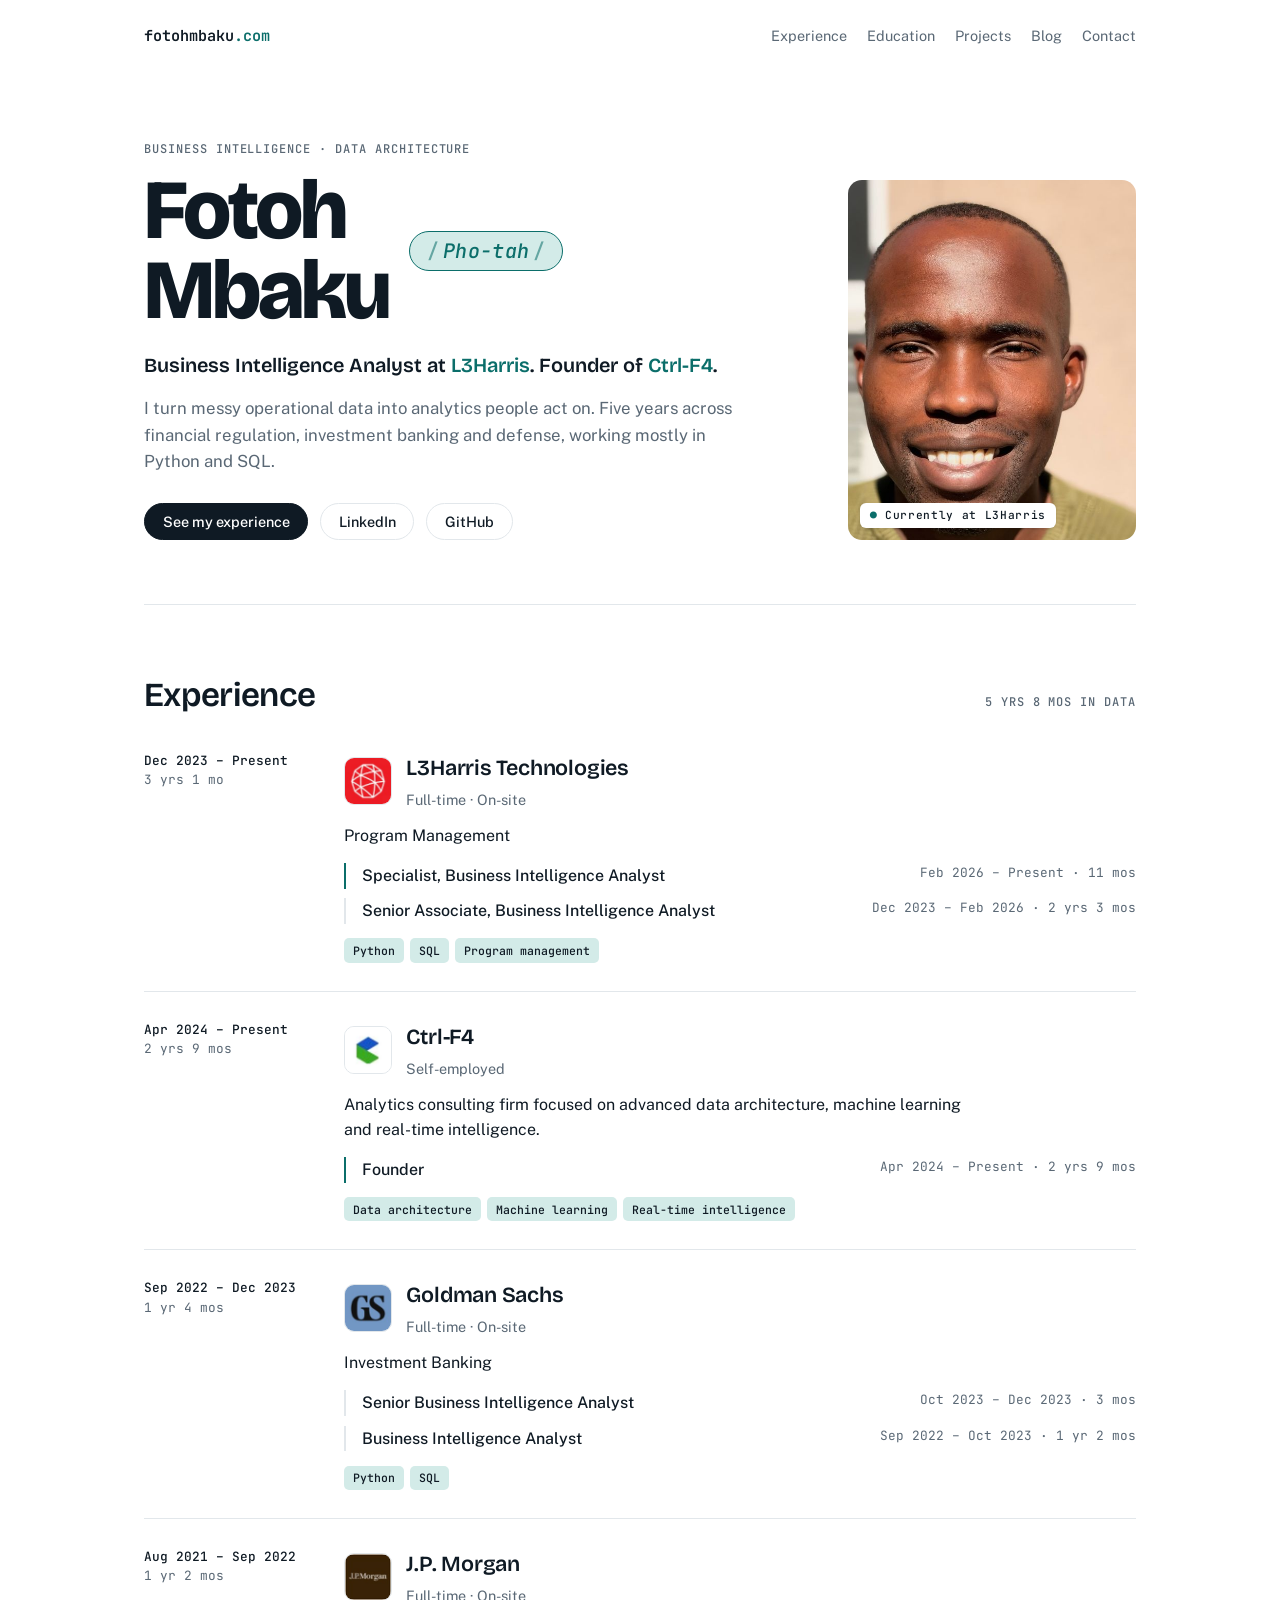
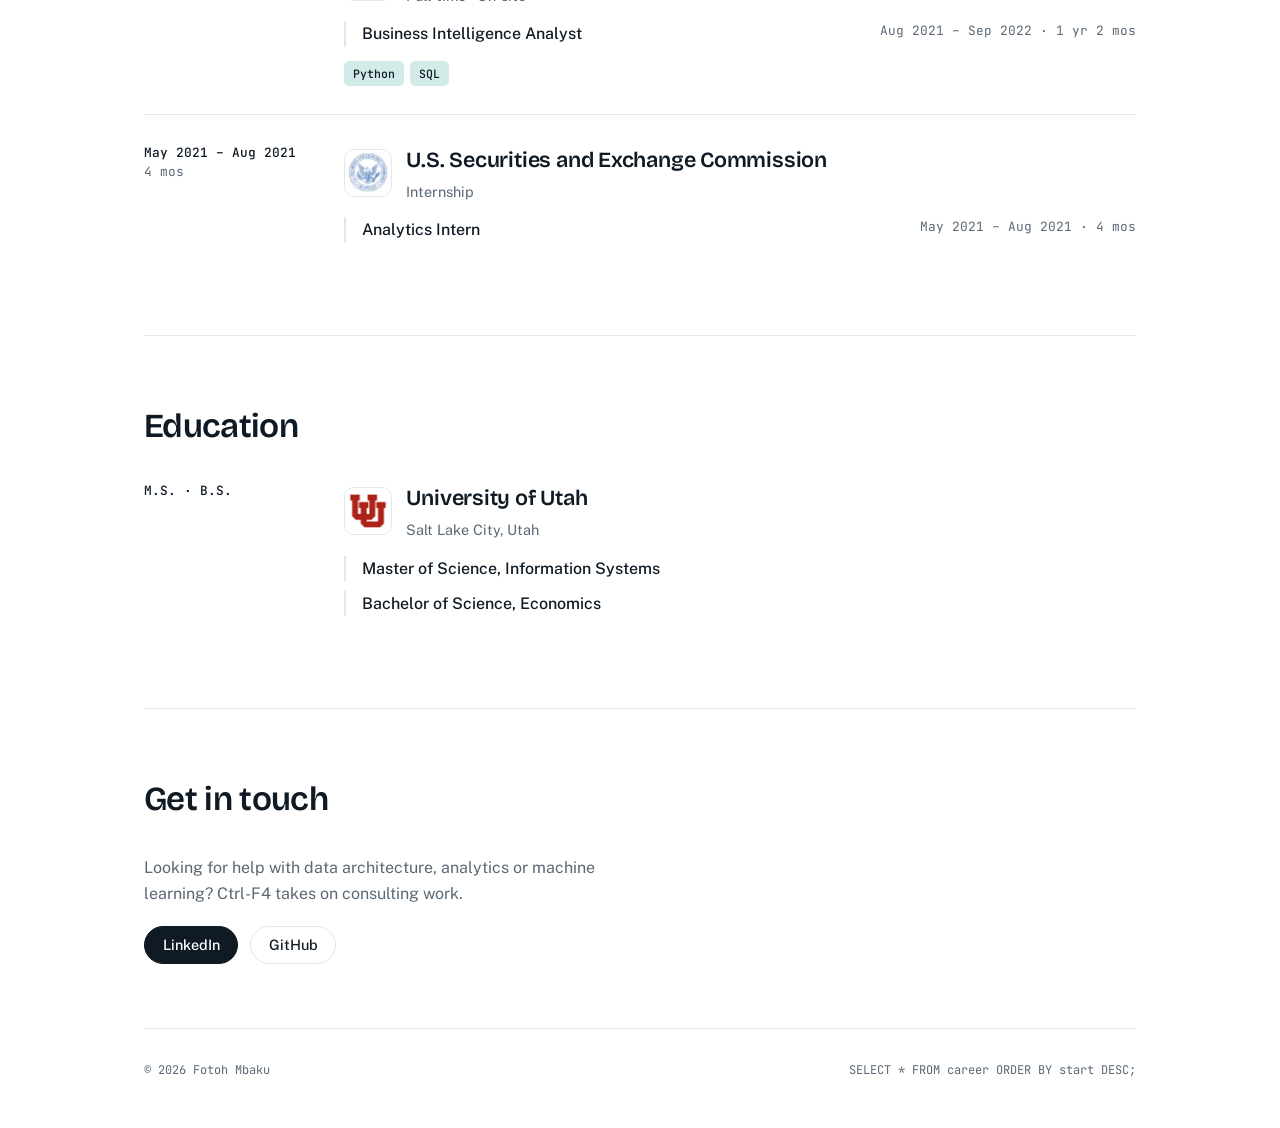
==== commit bb403143: "Add a blog with a Hollow devlog post Adds /blog/ (index and shared styles matching the site) and the" ====
--- a/index.html
+++ b/index.html
@@ -196,6 +196,7 @@
       <a href="#experience">Experience</a>
       <a href="#education">Education</a>
       <a href="projects/">Projects</a>
+      <a href="blog/">Blog</a>
       <a href="#contact">Contact</a>
     </nav>
   </header>
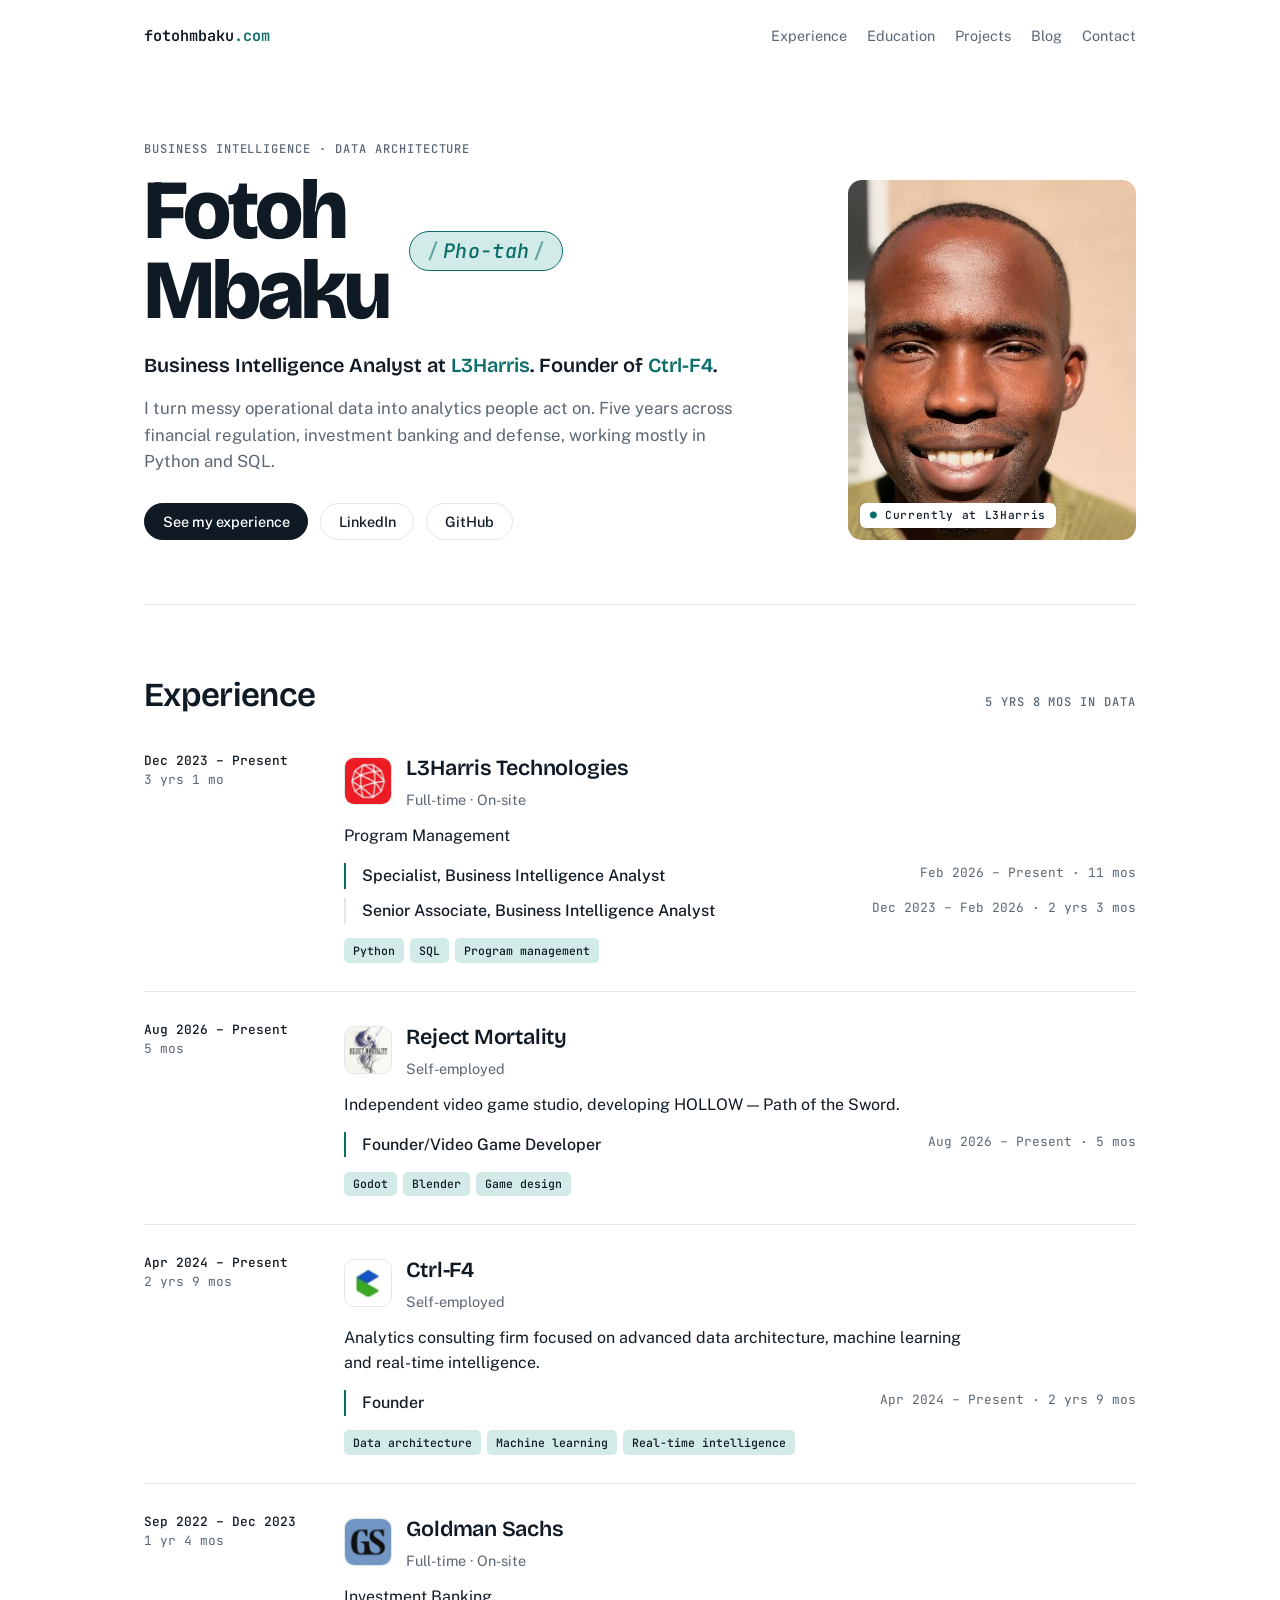
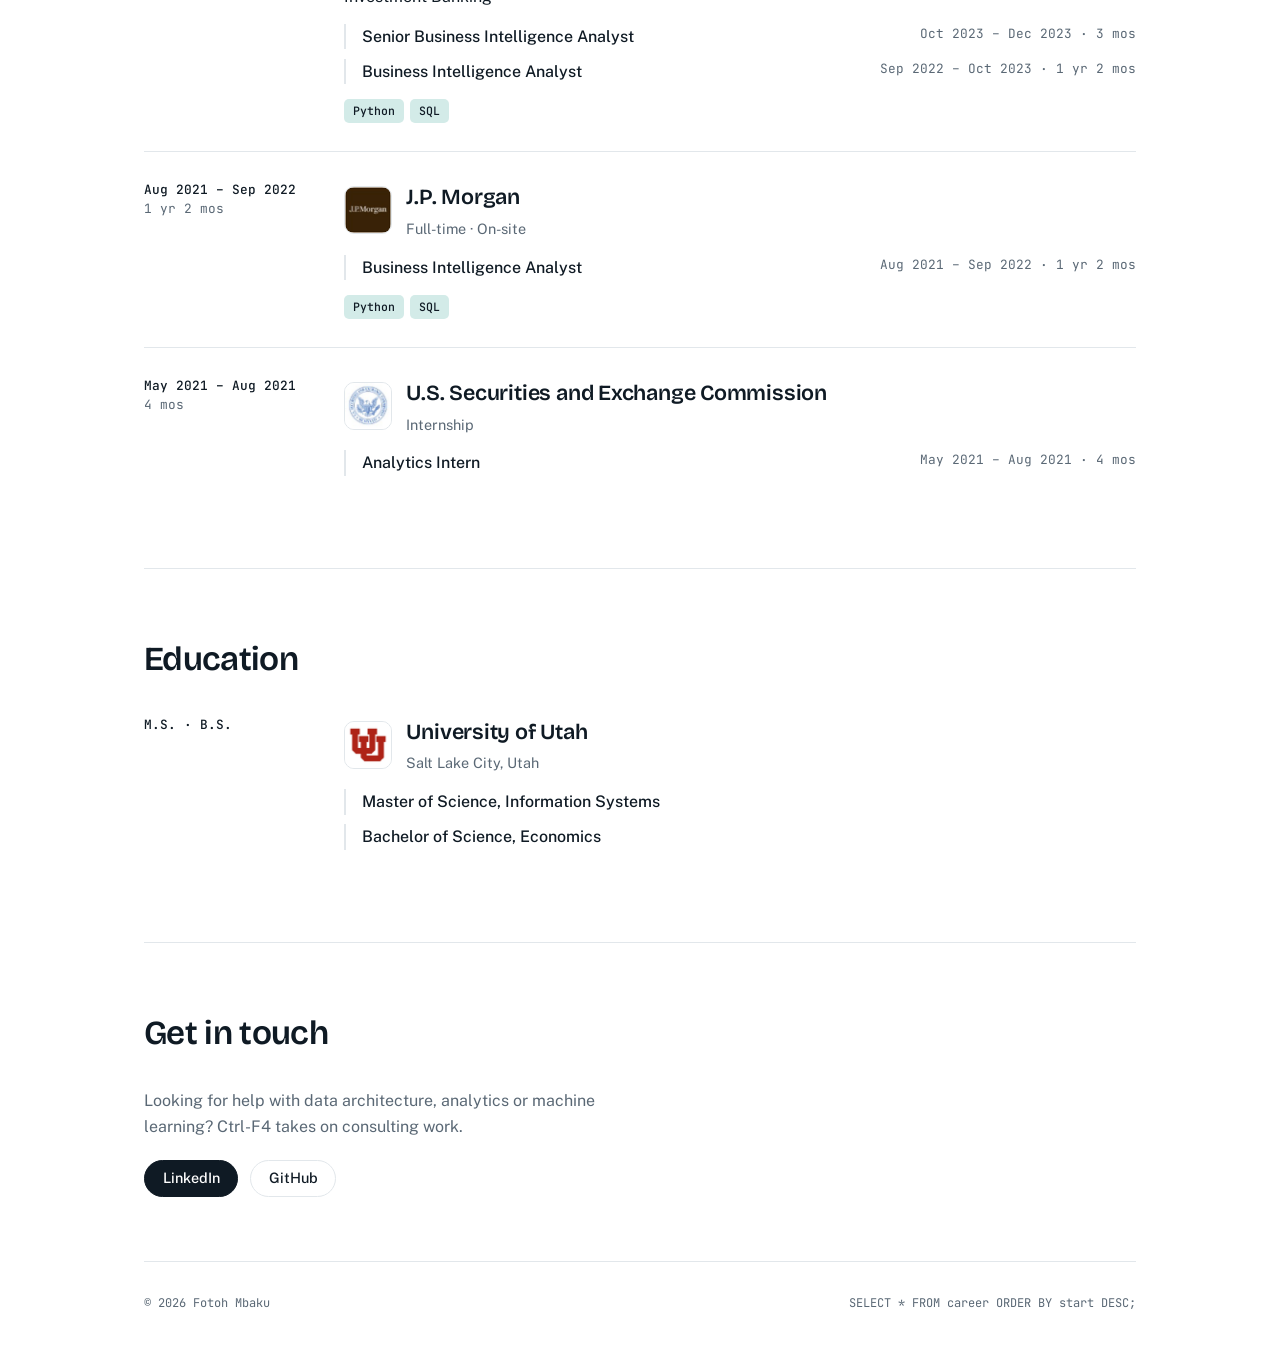
==== commit e8feb5e8: "Add Reject Mortality to Experience" ====
--- a/index.html
+++ b/index.html
@@ -276,6 +276,9 @@
       { title: "Specialist, Business Intelligence Analyst", start: "2026-02", end: null },
       { title: "Senior Associate, Business Intelligence Analyst", start: "2023-12", end: "2026-02" }
     ], tags: ["Python", "SQL", "Program management"] },
+  { org: "Reject Mortality", logo: "logos/rejectmortality.png", type: "Self-employed", desc: "Independent video game studio, developing HOLLOW — Path of the Sword.",
+    roles: [ { title: "Founder/Video Game Developer", start: "2026-08", end: null } ],
+    tags: ["Godot", "Blender", "Game design"] },
   { org: "Ctrl-F4", logo: "logos/ctrlf4.png", type: "Self-employed", desc: "Analytics consulting firm focused on advanced data architecture, machine learning and real-time intelligence.",
     roles: [ { title: "Founder", start: "2024-04", end: null } ],
     tags: ["Data architecture", "Machine learning", "Real-time intelligence"] },
